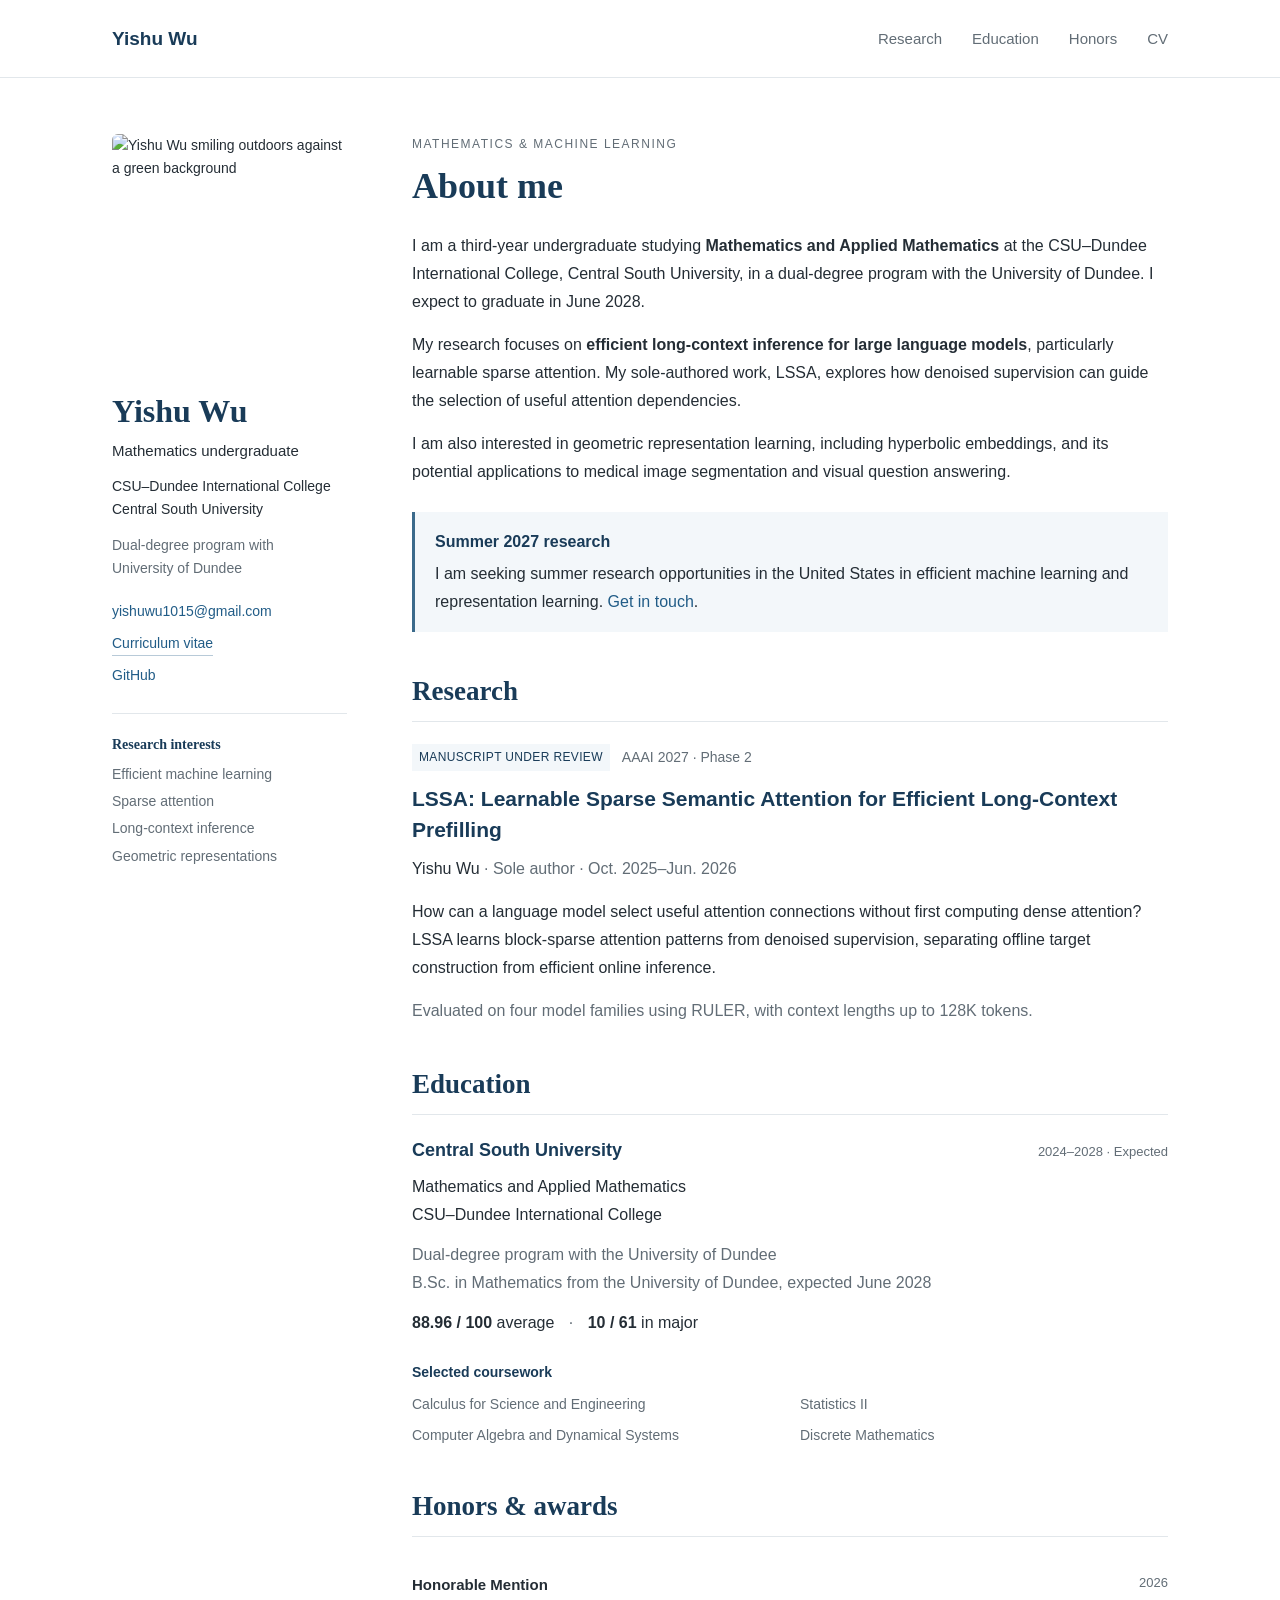
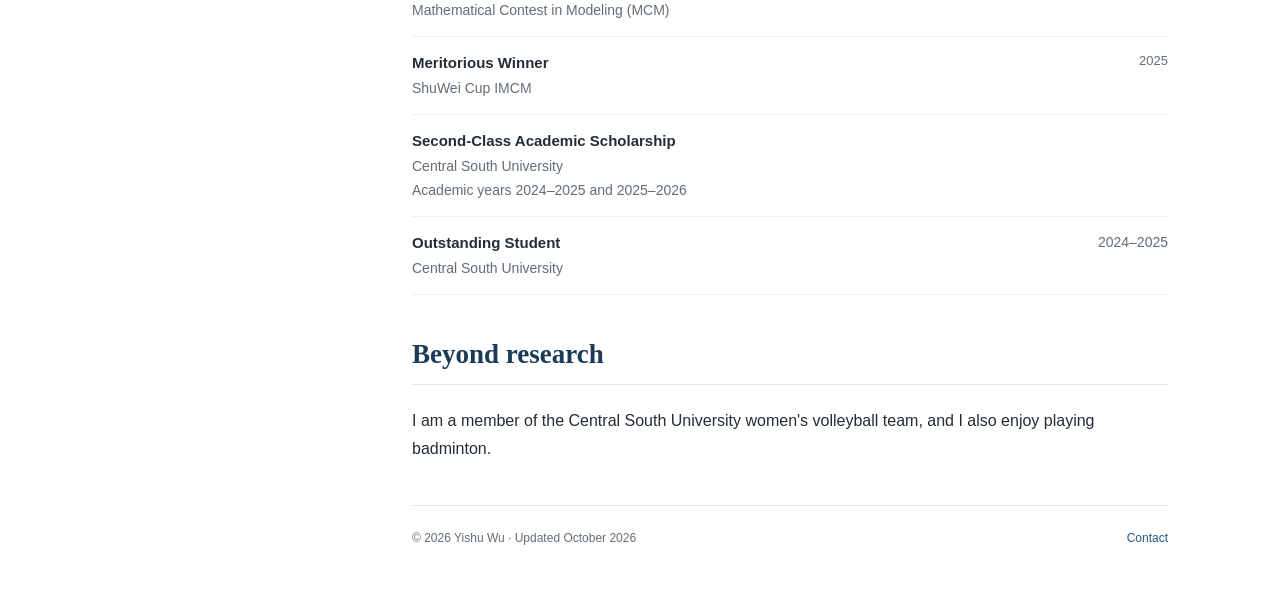
==== index.html @ 64630541 "Add files via upload" ====
<!doctype html>
<html lang="en">
<head>
<meta charset="utf-8"><meta name="viewport" content="width=device-width, initial-scale=1">
<title>Yishu Wu | Mathematics & Machine Learning</title>
<meta name="description" content="Yishu Wu, mathematics undergraduate at Central South University in a dual-degree program with the University of Dundee. Research in sparse attention and efficient long-context inference.">
<meta name="theme-color" content="#193b58">
<link rel="icon" href="data:image/svg+xml,%3Csvg xmlns='http://www.w3.org/2000/svg' viewBox='0 0 64 64'%3E%3Crect width='64' height='64' rx='12' fill='%23193b58'/%3E%3Ctext x='32' y='42' text-anchor='middle' font-family='Georgia' font-size='30' fill='white'%3EW%3C/text%3E%3C/svg%3E">
<link rel="stylesheet" href="style.css">
</head>
<body>
<a class="skip" href="#main">Skip to content</a>
<header><nav aria-label="Main navigation"><a class="brand" href="./">Yishu Wu</a><div class="navlinks"><a href="#research">Research</a><a href="#education">Education</a><a href="#honors">Honors</a><a href="cv.html">CV</a></div></nav></header>
<div class="layout">
<aside class="profile" aria-label="Profile">
<img class="portrait" src="assets/yishu-wu.png" width="1254" height="1254" alt="Yishu Wu smiling outdoors against a green background">
<h1>Yishu Wu</h1>
<p class="role">Mathematics undergraduate</p>
<p>CSU–Dundee International College<br>Central South University</p>
<p class="secondary">Dual-degree program with<br>University of Dundee</p>
<a class="contact" href="mailto:yishuwu1015@gmail.com">yishuwu1015@gmail.com</a>
<a class="cv-link" href="cv.html">Curriculum vitae</a>
<a class="github-link" href="https://github.com/yishuwu1015">GitHub</a>
<div class="interests"><h2>Research interests</h2><ul><li>Efficient machine learning</li><li>Sparse attention</li><li>Long-context inference</li><li>Geometric representations</li></ul></div>
</aside>
<main id="main">
<section class="about" aria-labelledby="about-title"><p class="eyebrow">MATHEMATICS & MACHINE LEARNING</p><h2 id="about-title">About me</h2>
<p>I am a third-year undergraduate studying <strong>Mathematics and Applied Mathematics</strong> at the CSU–Dundee International College, Central South University, in a dual-degree program with the University of Dundee. I expect to graduate in June 2028.</p>
<p>My research focuses on <strong>efficient long-context inference for large language models</strong>, particularly learnable sparse attention. My sole-authored work, LSSA, explores how denoised supervision can guide the selection of useful attention dependencies.</p>
<p>I am also interested in geometric representation learning, including hyperbolic embeddings, and its potential applications to medical image segmentation and visual question answering.</p>
<div class="availability"><strong>Summer 2027 research</strong><p>I am seeking summer research opportunities in the United States in efficient machine learning and representation learning. <a href="mailto:yishuwu1015@gmail.com">Get in touch</a>.</p></div>
</section>
<section id="research"><div class="section-heading"><h2>Research</h2></div>
<article class="paper"><div class="paper-meta"><span class="tag">MANUSCRIPT UNDER REVIEW</span><span>AAAI 2027 · Phase 2</span></div>
<h3>LSSA: Learnable Sparse Semantic Attention for Efficient Long-Context Prefilling</h3>
<p class="byline">Yishu Wu <span>· Sole author · Oct. 2025–Jun. 2026</span></p>
<p>How can a language model select useful attention connections without first computing dense attention? LSSA learns block-sparse attention patterns from denoised supervision, separating offline target construction from efficient online inference.</p>
<p class="research-context">Evaluated on four model families using RULER, with context lengths up to 128K tokens.</p>
</article></section>
<section id="education"><div class="section-heading"><h2>Education</h2></div><div class="education-item"><div class="entry-heading"><h3>Central South University</h3><span>2024–2028 · Expected</span></div><p>Mathematics and Applied Mathematics<br>CSU–Dundee International College</p><p class="secondary">Dual-degree program with the University of Dundee<br>B.Sc. in Mathematics from the University of Dundee, expected June 2028</p><p class="grades"><strong>88.96 / 100</strong> average <span>·</span> <strong>10 / 61</strong> in major</p></div>
<h3 class="small-title">Selected coursework</h3><div class="courses"><span>Calculus for Science and Engineering</span><span>Statistics II</span><span>Computer Algebra and Dynamical Systems</span><span>Discrete Mathematics</span></div></section>
<section id="honors"><div class="section-heading"><h2>Honors & awards</h2></div><ul class="awards"><li><span><strong>Honorable Mention</strong><br>Mathematical Contest in Modeling (MCM)</span><time>2026</time></li><li><span><strong>Meritorious Winner</strong><br>ShuWei Cup IMCM</span><time>2025</time></li><li><span><strong>Second-Class Academic Scholarship</strong><br>Central South University<br>Academic years 2024–2025 and 2025–2026</span></li><li><span><strong>Outstanding Student</strong><br>Central South University</span><span>2024–2025</span></li></ul></section>
<section id="beyond-research"><div class="section-heading"><h2>Beyond research</h2></div><p>I am a member of the Central South University women's volleyball team, and I also enjoy playing badminton.</p></section>
<footer><span>© 2026 Yishu Wu · Updated October 2026</span><a href="mailto:yishuwu1015@gmail.com">Contact</a></footer>
</main></div>
</body></html>
---- style.css ----
:root{--ink:#242d35;--navy:#193b58;--muted:#626d76;--line:#e2e7eb;--wash:#f3f7fa;--link:#215c87}*{box-sizing:border-box}html{scroll-behavior:smooth;scroll-padding-top:90px}body{margin:0;color:var(--ink);font:16px/1.75 -apple-system,BlinkMacSystemFont,"Segoe UI",Arial,sans-serif;background:#fff}a{color:var(--link);text-decoration:none}a:hover{text-decoration:underline;text-underline-offset:4px}a:focus-visible,summary:focus-visible,button:focus-visible{outline:3px solid #3e83b5;outline-offset:5px}.skip{position:absolute;left:12px;top:-70px;background:white;padding:10px;z-index:5}.skip:focus{top:8px}header{border-bottom:1px solid var(--line);background:#fff}nav{max-width:1120px;margin:auto;display:flex;justify-content:space-between;align-items:center;padding:22px 32px;gap:20px}.brand{font-weight:700;color:var(--navy);font-size:19px}.navlinks{display:flex;gap:30px}.navlinks a{font-size:15px;color:var(--muted)}.layout{max-width:1120px;margin:0 auto;display:grid;grid-template-columns:235px minmax(0,1fr);gap:65px;padding:56px 32px 24px}.profile{align-self:start;position:sticky;top:36px;font-size:14px;line-height:1.65}.monogram{height:100px;width:100px;border-radius:50%;display:grid;place-items:center;background:var(--wash);border:1px solid #dce6ee;color:var(--navy);font:35px Georgia,serif;letter-spacing:-2px}.profile h1{font:700 29px/1.2 Georgia,serif;color:var(--navy);margin:22px 0 8px}.profile p{margin:12px 0}.profile .role{font-size:15px;margin-top:0}.secondary{color:var(--muted)}.contact{display:block;overflow-wrap:anywhere;margin-top:20px}.cv-link{display:inline-block;margin-top:9px;border-bottom:1px solid #b8cad8}.interests{margin-top:32px;padding-top:22px;border-top:1px solid var(--line)}.interests h2{font-size:14px;font-weight:650;margin:0 0 9px}.interests ul{padding:0;margin:0;list-style:none;color:var(--muted)}.interests li{margin:4px 0}main{min-width:0}section{margin-bottom:42px}.eyebrow{color:var(--muted);font-size:12px;letter-spacing:1.5px;margin:0 0 8px}h2{font:700 27px/1.3 Georgia,serif;color:var(--navy);margin:0 0 19px}.about h2{font-size:36px;margin-bottom:22px}p{margin:0 0 15px}strong{font-weight:600}.availability{border-left:3px solid #3b6a8b;background:var(--wash);padding:16px 20px;margin-top:26px;font-size:15px}.availability strong{color:var(--navy)}.availability p{margin:4px 0 0}.section-heading{display:flex;justify-content:space-between;align-items:baseline;gap:14px;border-bottom:1px solid var(--line);margin-bottom:22px}.section-heading h2{margin-bottom:12px}.section-heading>span{font-size:13px;color:var(--muted)}.paper-meta{display:flex;gap:12px;flex-wrap:wrap;align-items:center;font-size:13px;color:var(--muted)}.tag{font-size:11px;letter-spacing:.6px;color:var(--navy);background:var(--wash);padding:3px 7px}h3{font-size:18px;line-height:1.5;margin:12px 0 9px;color:var(--navy)}.paper h3{font-size:21px;line-height:1.45;font-weight:650}.byline{font-size:14px}.byline span{color:var(--muted)}.paper>p{font-size:15px}.facts{display:grid;grid-template-columns:repeat(3,1fr);margin:22px 0;gap:16px}.facts div{border-left:1px solid var(--line);padding-left:14px}.facts strong{display:block;font-size:21px;color:var(--navy);line-height:1.5}.facts span{font-size:12px;color:var(--muted)}details{border-top:1px solid var(--line);border-bottom:1px solid var(--line);font-size:14px}summary{cursor:pointer;color:var(--link);padding:12px 0}details>div{padding:5px 0 4px}.entry-heading{display:flex;justify-content:space-between;align-items:baseline;gap:16px}.entry-heading h3{margin-top:0}.entry-heading>span{font-size:13px;white-space:nowrap;color:var(--muted)}.education-item p{font-size:15px;margin-bottom:12px}.grades span{padding:0 10px;color:var(--muted)}.small-title{font-size:14px;margin-top:25px}.courses{display:grid;grid-template-columns:1fr 1fr;gap:6px 20px;color:var(--muted);font-size:14px}.awards{list-style:none;padding:0;margin:0}.awards li{display:flex;justify-content:space-between;gap:20px;padding:13px 0;border-bottom:1px solid #edf0f3;font-size:14px;color:var(--muted)}.awards strong{color:var(--ink);font-size:15px}.awards time{font-size:13px}footer{display:flex;justify-content:space-between;border-top:1px solid var(--line);padding:22px 0;font-size:12px;color:var(--muted)}.cv-page{max-width:850px;margin:40px auto;padding:0 28px}.cv-page h1{font:700 36px Georgia,serif;color:var(--navy);margin-bottom:5px}.cv-page h2{font-size:22px;border-bottom:1px solid var(--line);padding-bottom:8px;margin:25px 0 12px}.cv-page p,.cv-page li{font-size:14px;line-height:1.65}.cv-page ul{padding-left:20px}.cv-actions{display:flex;gap:20px;flex-wrap:wrap;align-items:center;margin-bottom:26px;font-size:14px}.cv-actions button{font:inherit;background:var(--navy);color:white;border:0;padding:8px 14px;border-radius:3px;cursor:pointer}@media(max-width:800px){.layout{grid-template-columns:190px minmax(0,1fr);gap:32px;padding:36px 24px}.entry-heading{display:block}.entry-heading>span{display:block;margin-bottom:10px}.navlinks{gap:20px}.courses{grid-template-columns:1fr}}@media(max-width:600px){nav{padding:17px 20px;flex-wrap:wrap;gap:8px}.brand{font-size:18px}.navlinks{gap:17px}.navlinks a{font-size:14px}.layout{display:block;padding:30px 22px}.profile{position:static;display:grid;grid-template-columns:68px 1fr;column-gap:17px;margin-bottom:34px;padding-bottom:25px;border-bottom:1px solid var(--line)}.monogram{width:68px;height:68px;font-size:25px;grid-column:1;grid-row:1/3}.profile h1{grid-column:2;margin:4px 0;font-size:27px}.profile .role{grid-column:2;margin:0}.profile>p:not(.role),.contact,.cv-link{grid-column:1/-1}.profile>p{margin:10px 0 0}.contact{margin-top:12px}.cv-link{justify-self:start}.interests{display:none}.about h2{font-size:30px}.facts{gap:8px}.facts div{padding-left:9px}.facts strong{font-size:19px}.facts span{font-size:11px}section{margin-bottom:34px}.cv-page{margin-top:25px}}@media(prefers-reduced-motion:reduce){html{scroll-behavior:auto}}@media print{header,.cv-actions{display:none}.cv-page{margin:0;max-width:none;padding:0}.cv-page h1{font-size:25pt}.cv-page h2{font-size:13pt;margin:14px 0 7px}.cv-page p,.cv-page li{font-size:10pt;line-height:1.35}a{color:inherit}.cv-page section{break-inside:avoid;margin-bottom:12px}@page{size:letter;margin:16mm}}

/* Selected portrait and final typography */
.portrait{display:block;width:100%;height:auto;aspect-ratio:1;object-fit:contain;border-radius:6px}
.github-link{display:block;margin-top:8px;width:fit-content}
.profile{font-size:14px;position:static}
.profile h1{font-family:Georgia,serif;font-size:32px;margin-top:23px}
.profile .role{font-size:15px}
.interests{margin-top:26px}
.paper>p,.education-item p{font-size:16px}
.paper-meta{font-size:14px;margin-bottom:13px}
.tag{font-size:12px;letter-spacing:.35px}
.paper h3{font-size:21px;margin-bottom:10px}
.research-context{color:var(--muted)}
.availability{font-size:16px}
.courses,.awards li{font-size:14px}
.cv-page p,.cv-page li{font-size:16px}
.cv-page h1{margin-top:0}
.cv-page section{margin-bottom:24px}
.cv-page .cv-contacts{display:flex;flex-wrap:wrap;gap:8px 20px;margin-bottom:20px}
.cv-page .date{font-size:14px;color:var(--muted)}
@media(max-width:600px){
 .profile{grid-template-columns:116px minmax(0,1fr);gap:0 20px}
 .portrait{grid-column:1;grid-row:1/4;width:116px}
 .profile h1{grid-column:2;grid-row:1;font-size:28px;margin-top:12px}
 .profile .role{grid-column:2;grid-row:2;font-size:14px;margin-bottom:18px;line-height:1.5}
 .github-link{grid-column:1/-1}
 .profile>p:not(.role){margin-top:13px}
 .paper-meta{gap:6px 12px}
 .navlinks{gap:16px}
 .about h2{font-size:30px}
 .cv-page{padding:0 20px}
}
@media print{
 .cv-page p,.cv-page li{font-size:10pt;line-height:1.35}
 .cv-page section{margin-bottom:12px}
 .cv-page .cv-contacts{margin-bottom:10px}
 .cv-page .date{font-size:9pt}
}
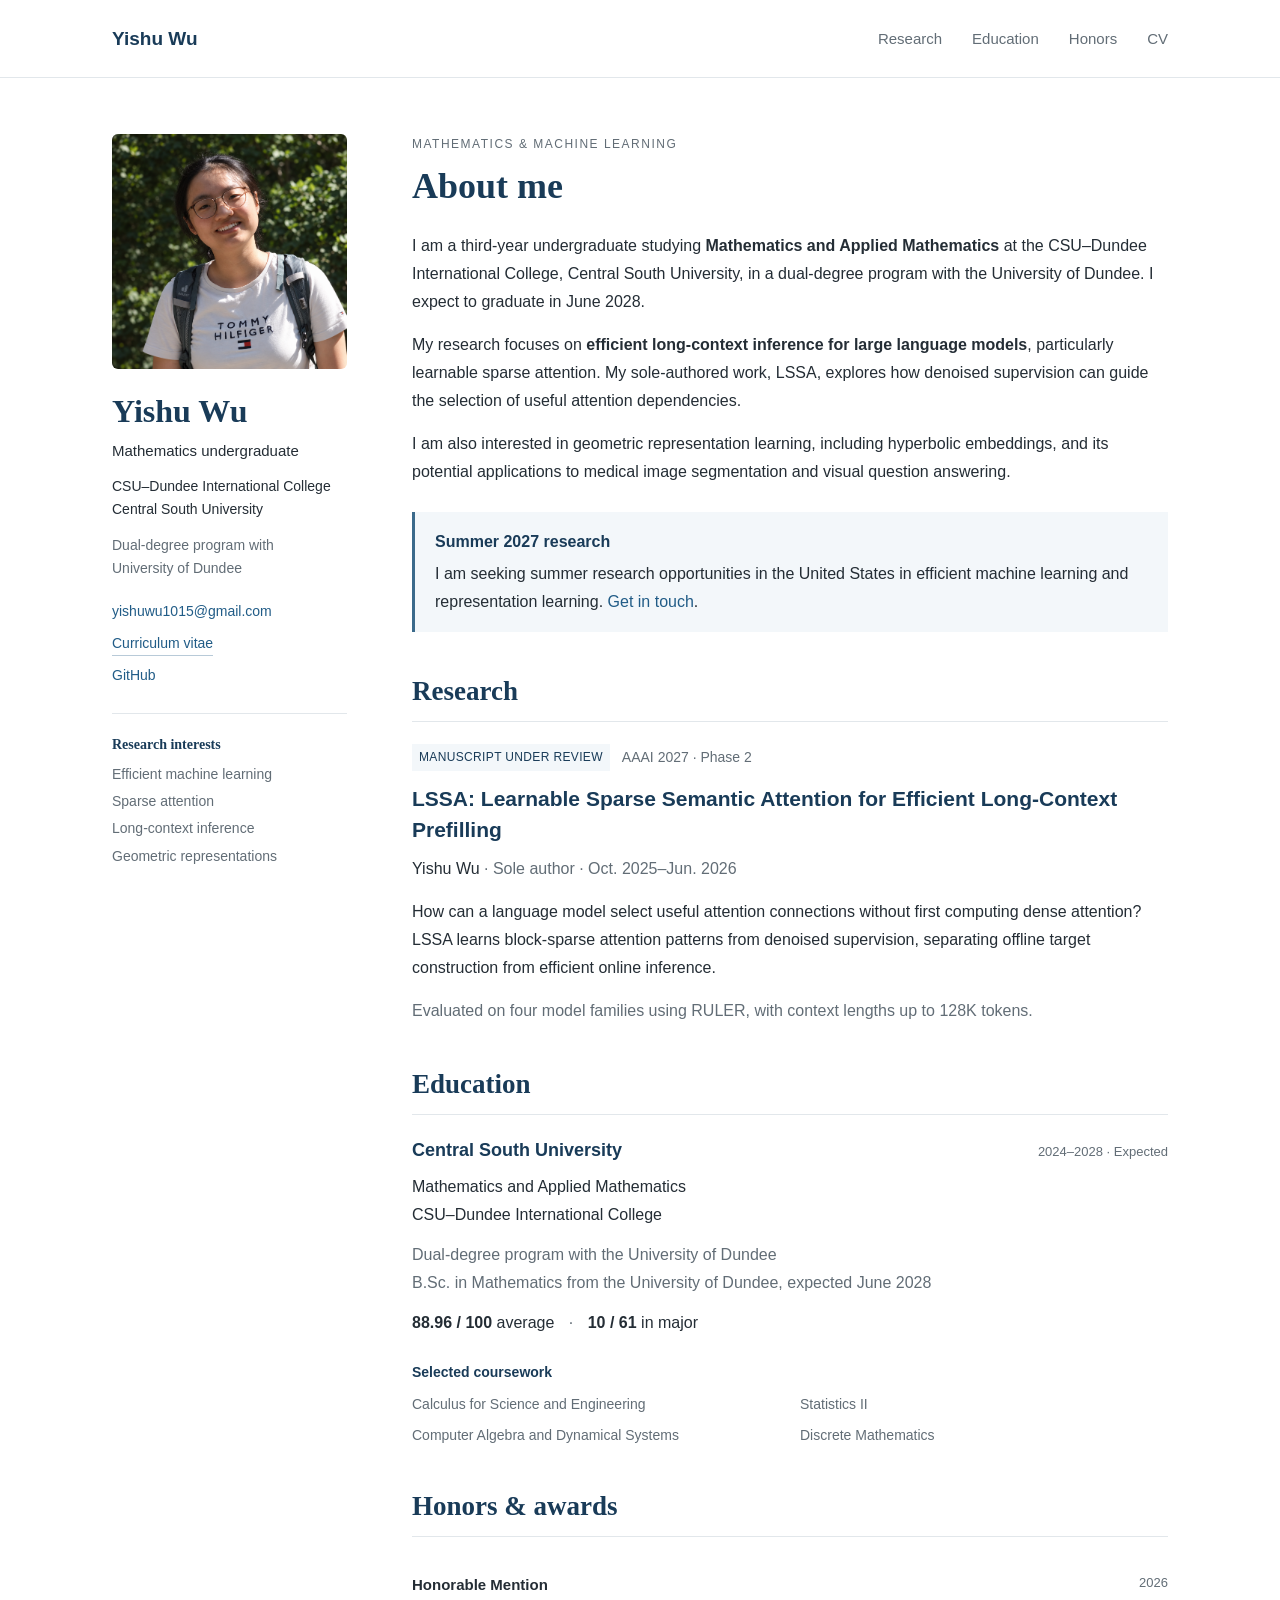
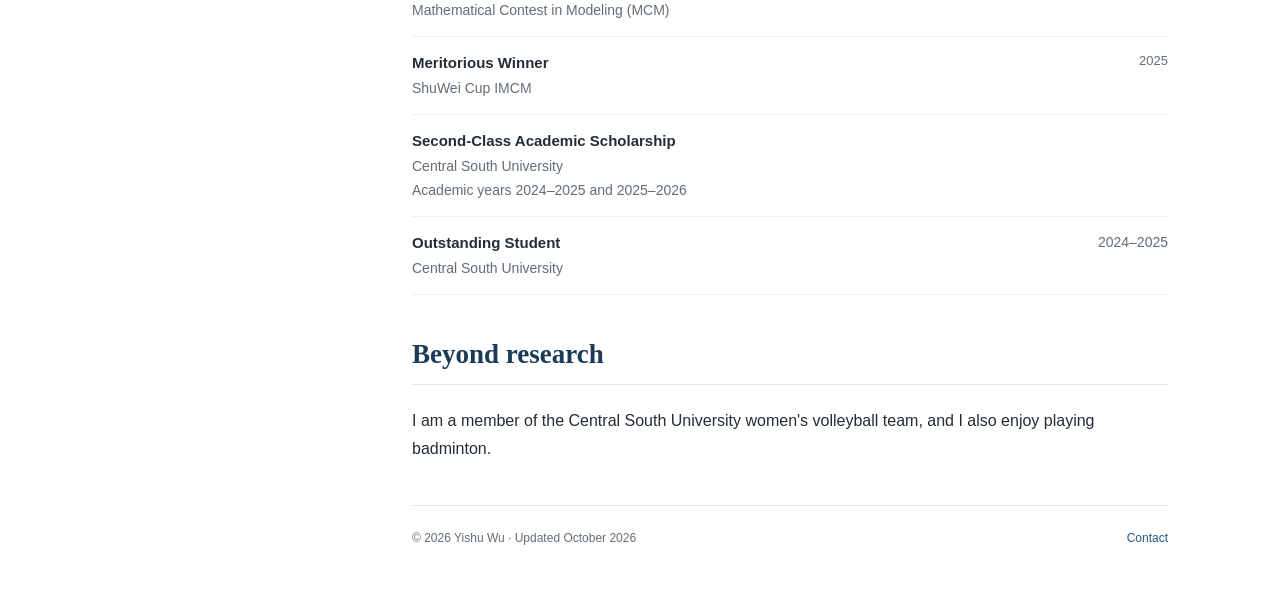
==== commit d5f37671: "Fix image source path in index.html" ====
--- a/index.html
+++ b/index.html
@@ -13,7 +13,7 @@
 <header><nav aria-label="Main navigation"><a class="brand" href="./">Yishu Wu</a><div class="navlinks"><a href="#research">Research</a><a href="#education">Education</a><a href="#honors">Honors</a><a href="cv.html">CV</a></div></nav></header>
 <div class="layout">
 <aside class="profile" aria-label="Profile">
-<img class="portrait" src="assets/yishu-wu.png" width="1254" height="1254" alt="Yishu Wu smiling outdoors against a green background">
+<img class="portrait" src="yishu-wu.png" width="1254" height="1254" alt="Yishu Wu smiling outdoors against a green background">
 <h1>Yishu Wu</h1>
 <p class="role">Mathematics undergraduate</p>
 <p>CSU–Dundee International College<br>Central South University</p>
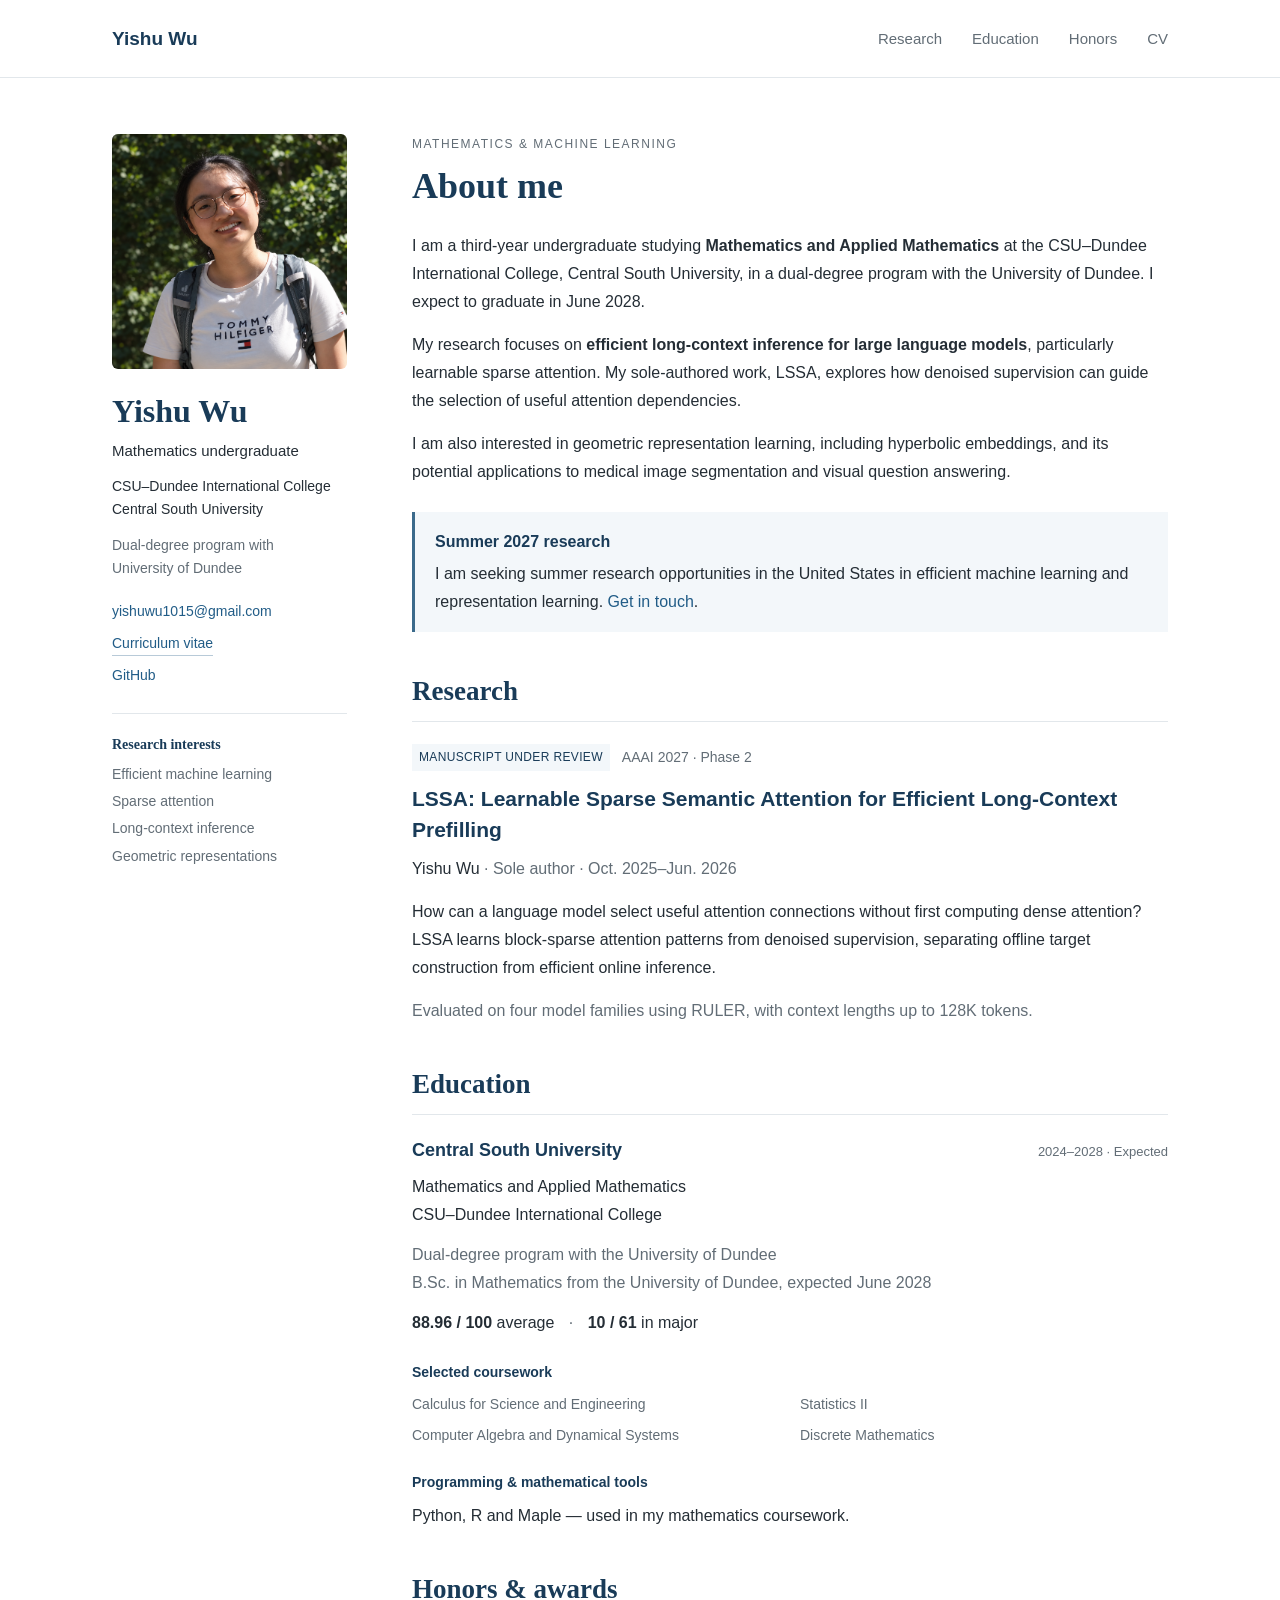
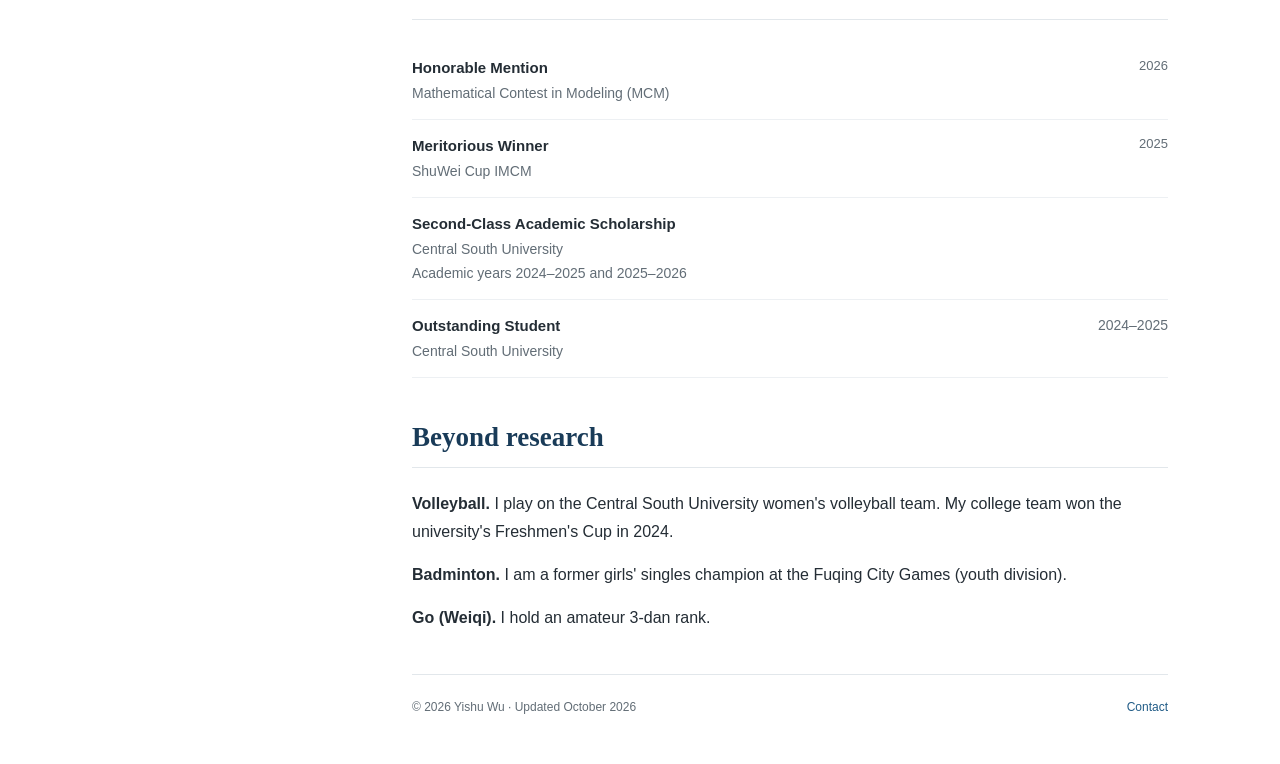
==== commit 014cd0f6: "Add files via upload" ====
--- a/index.html
+++ b/index.html
@@ -38,9 +38,23 @@
 <p class="research-context">Evaluated on four model families using RULER, with context lengths up to 128K tokens.</p>
 </article></section>
 <section id="education"><div class="section-heading"><h2>Education</h2></div><div class="education-item"><div class="entry-heading"><h3>Central South University</h3><span>2024–2028 · Expected</span></div><p>Mathematics and Applied Mathematics<br>CSU–Dundee International College</p><p class="secondary">Dual-degree program with the University of Dundee<br>B.Sc. in Mathematics from the University of Dundee, expected June 2028</p><p class="grades"><strong>88.96 / 100</strong> average <span>·</span> <strong>10 / 61</strong> in major</p></div>
-<h3 class="small-title">Selected coursework</h3><div class="courses"><span>Calculus for Science and Engineering</span><span>Statistics II</span><span>Computer Algebra and Dynamical Systems</span><span>Discrete Mathematics</span></div></section>
+<h3 class="small-title">Selected coursework</h3>
+<div class="courses">
+<span>Calculus for Science and Engineering</span>
+<span>Statistics II</span>
+<span>Computer Algebra and Dynamical Systems</span>
+<span>Discrete Mathematics</span>
+</div>
+<h3 class="small-title">Programming &amp; mathematical tools</h3>
+<p>Python, R and Maple — used in my mathematics coursework.</p>
+</section>
 <section id="honors"><div class="section-heading"><h2>Honors & awards</h2></div><ul class="awards"><li><span><strong>Honorable Mention</strong><br>Mathematical Contest in Modeling (MCM)</span><time>2026</time></li><li><span><strong>Meritorious Winner</strong><br>ShuWei Cup IMCM</span><time>2025</time></li><li><span><strong>Second-Class Academic Scholarship</strong><br>Central South University<br>Academic years 2024–2025 and 2025–2026</span></li><li><span><strong>Outstanding Student</strong><br>Central South University</span><span>2024–2025</span></li></ul></section>
-<section id="beyond-research"><div class="section-heading"><h2>Beyond research</h2></div><p>I am a member of the Central South University women's volleyball team, and I also enjoy playing badminton.</p></section>
+<section id="beyond-research">
+<div class="section-heading"><h2>Beyond research</h2></div>
+<p><strong>Volleyball.</strong> I play on the Central South University women's volleyball team. My college team won the university's Freshmen's Cup in 2024.</p>
+<p><strong>Badminton.</strong> I am a former girls' singles champion at the Fuqing City Games (youth division).</p>
+<p><strong>Go (Weiqi).</strong> I hold an amateur 3-dan rank.</p>
+</section>
 <footer><span>© 2026 Yishu Wu · Updated October 2026</span><a href="mailto:yishuwu1015@gmail.com">Contact</a></footer>
 </main></div>
 </body></html>
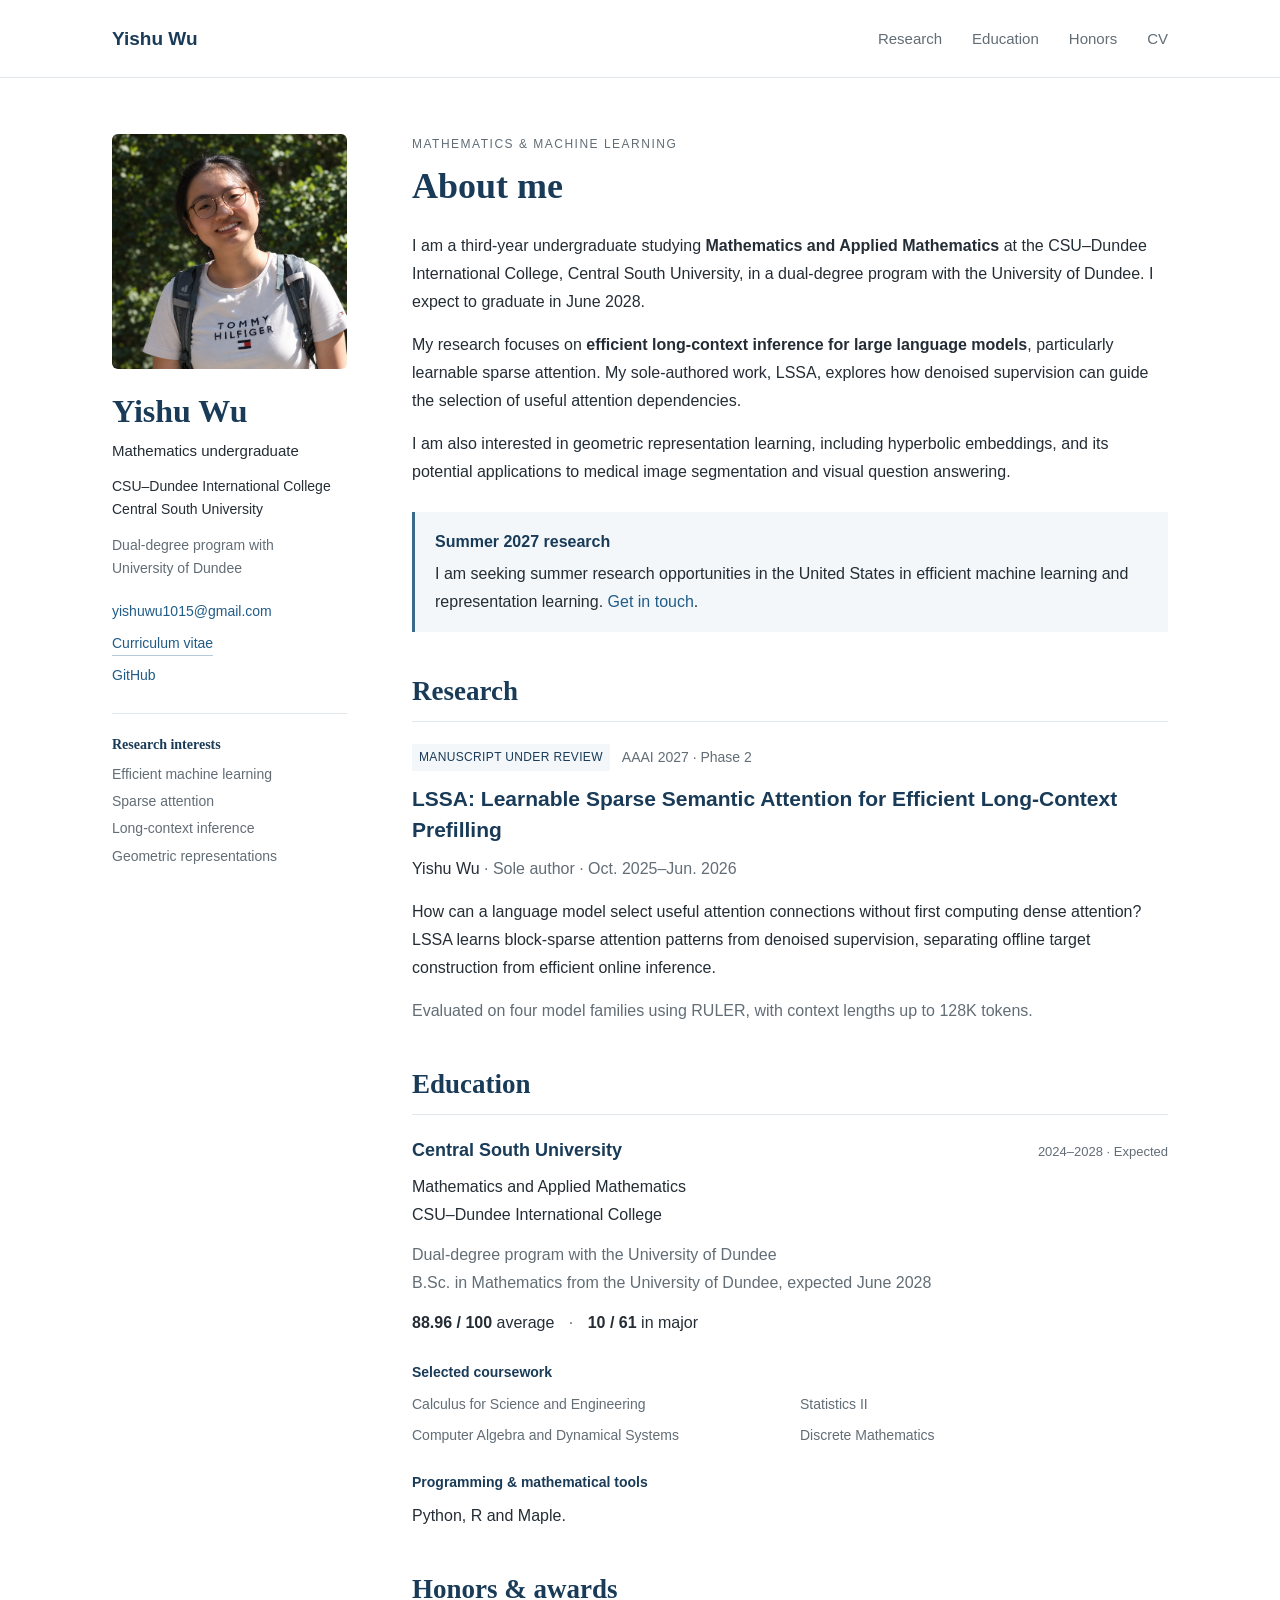
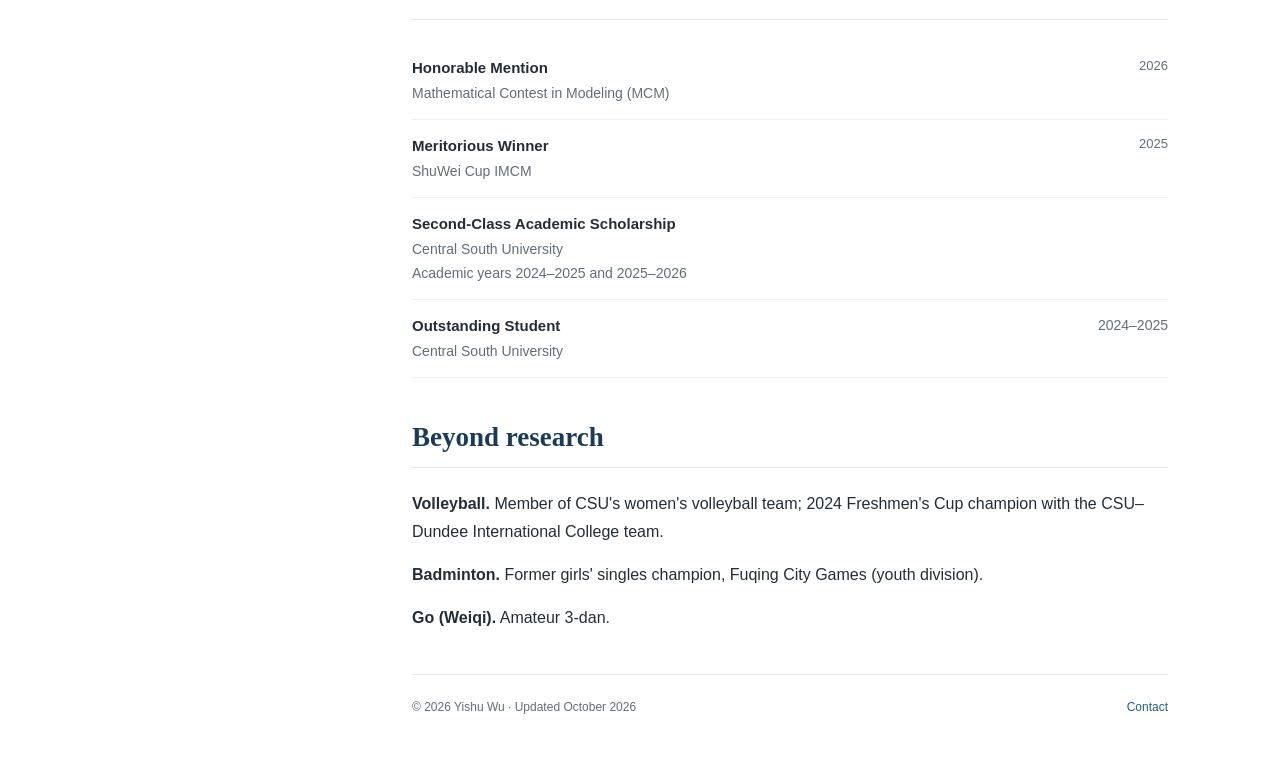
==== commit d339ec10: "Update index.html" ====
--- a/index.html
+++ b/index.html
@@ -46,14 +46,14 @@
 <span>Discrete Mathematics</span>
 </div>
 <h3 class="small-title">Programming &amp; mathematical tools</h3>
-<p>Python, R and Maple — used in my mathematics coursework.</p>
+<p>Python, R and Maple.</p>
 </section>
 <section id="honors"><div class="section-heading"><h2>Honors & awards</h2></div><ul class="awards"><li><span><strong>Honorable Mention</strong><br>Mathematical Contest in Modeling (MCM)</span><time>2026</time></li><li><span><strong>Meritorious Winner</strong><br>ShuWei Cup IMCM</span><time>2025</time></li><li><span><strong>Second-Class Academic Scholarship</strong><br>Central South University<br>Academic years 2024–2025 and 2025–2026</span></li><li><span><strong>Outstanding Student</strong><br>Central South University</span><span>2024–2025</span></li></ul></section>
 <section id="beyond-research">
 <div class="section-heading"><h2>Beyond research</h2></div>
-<p><strong>Volleyball.</strong> I play on the Central South University women's volleyball team. My college team won the university's Freshmen's Cup in 2024.</p>
-<p><strong>Badminton.</strong> I am a former girls' singles champion at the Fuqing City Games (youth division).</p>
-<p><strong>Go (Weiqi).</strong> I hold an amateur 3-dan rank.</p>
+<p><strong>Volleyball.</strong> Member of CSU's women's volleyball team; 2024 Freshmen's Cup champion with the CSU–Dundee International College team.</p>
+<p><strong>Badminton.</strong> Former girls' singles champion, Fuqing City Games (youth division).</p>
+<p><strong>Go (Weiqi).</strong> Amateur 3-dan.</p>
 </section>
 <footer><span>© 2026 Yishu Wu · Updated October 2026</span><a href="mailto:yishuwu1015@gmail.com">Contact</a></footer>
 </main></div>
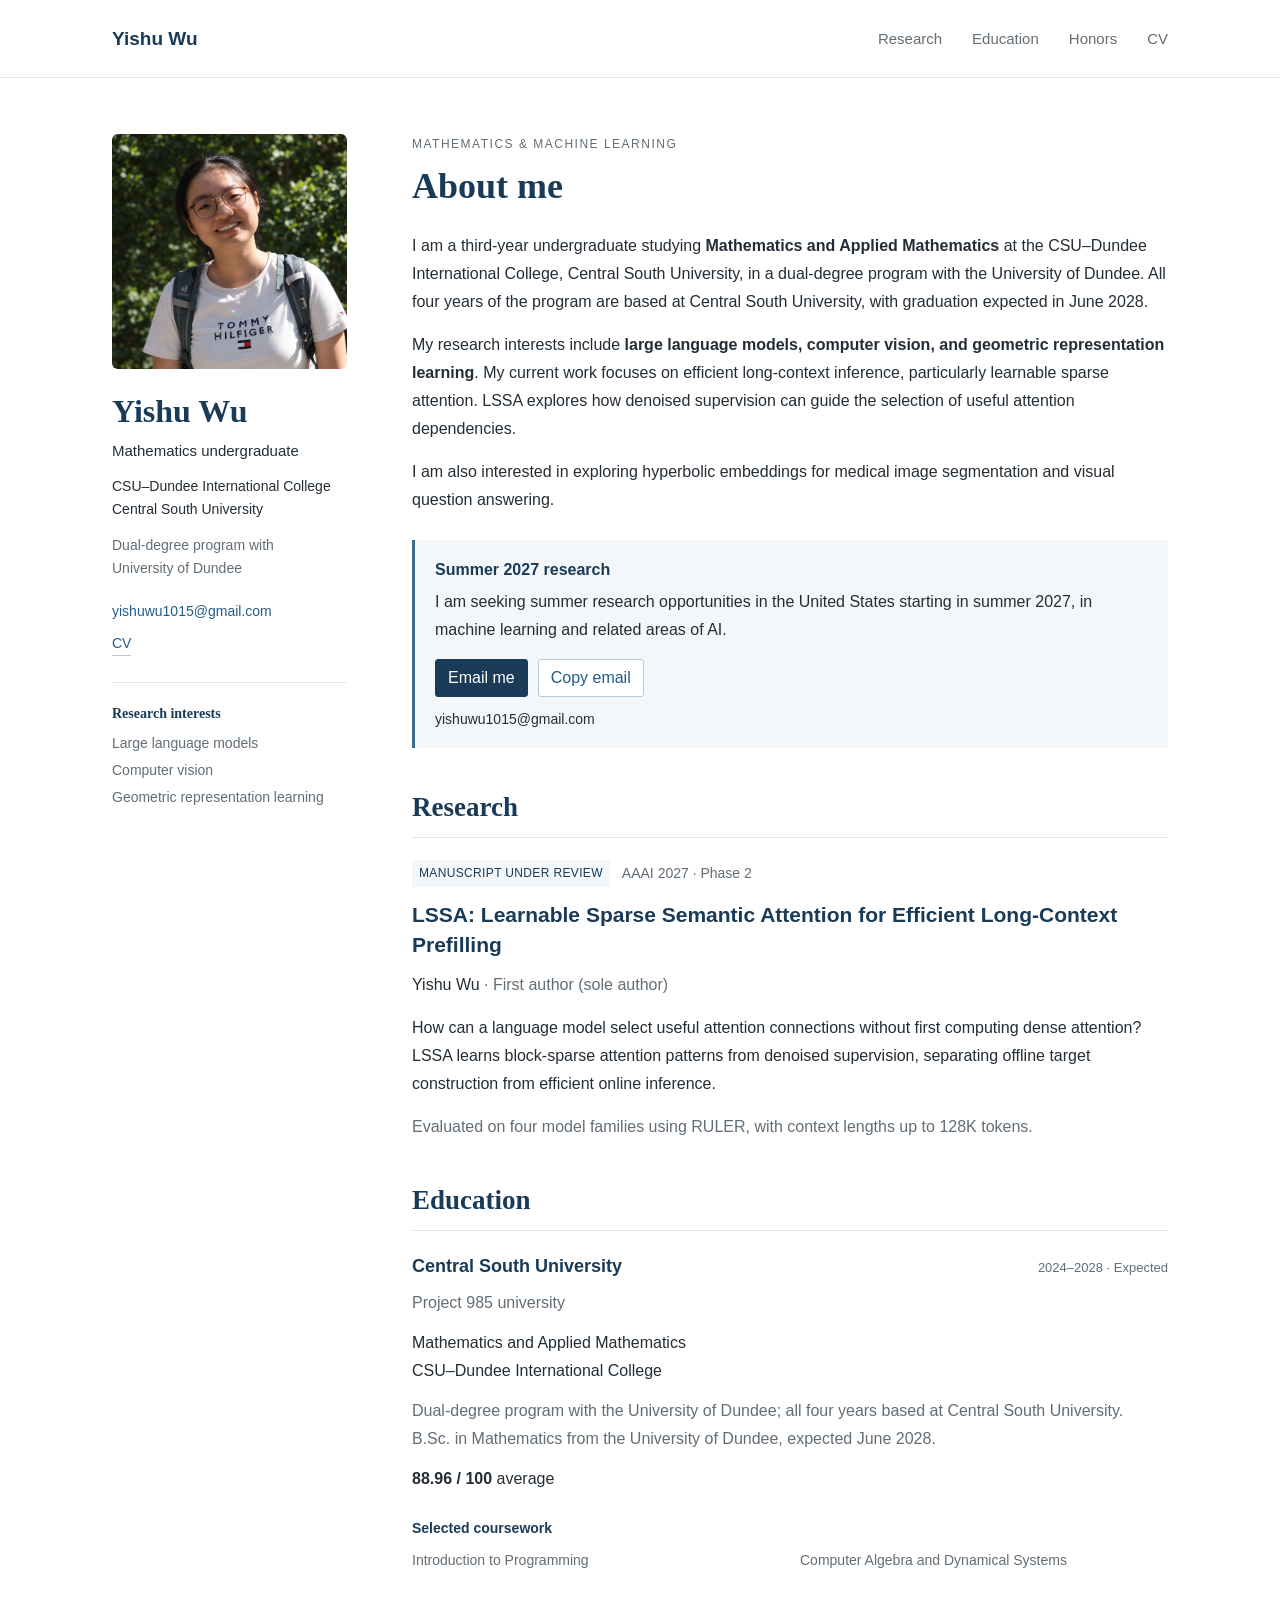
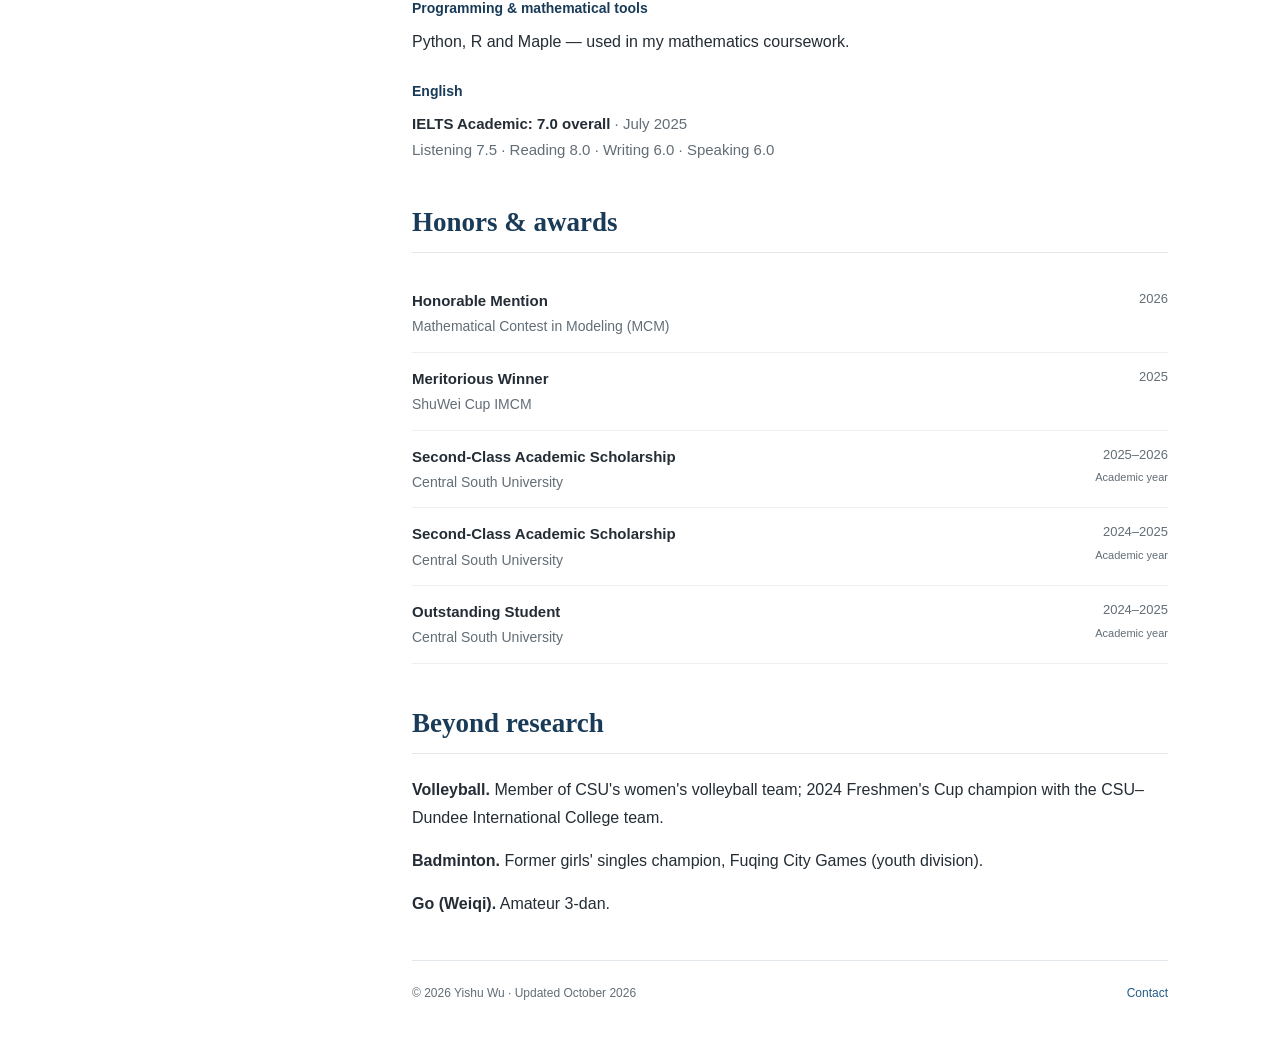
==== commit 00abebfe: "Add files via upload" ====
--- a/index.html
+++ b/index.html
@@ -7,6 +7,7 @@
 <meta name="theme-color" content="#193b58">
 <link rel="icon" href="data:image/svg+xml,%3Csvg xmlns='http://www.w3.org/2000/svg' viewBox='0 0 64 64'%3E%3Crect width='64' height='64' rx='12' fill='%23193b58'/%3E%3Ctext x='32' y='42' text-anchor='middle' font-family='Georgia' font-size='30' fill='white'%3EW%3C/text%3E%3C/svg%3E">
 <link rel="stylesheet" href="style.css">
+<script src="contact.js" defer></script>
 </head>
 <body>
 <a class="skip" href="#main">Skip to content</a>
@@ -19,36 +20,61 @@
 <p>CSU–Dundee International College<br>Central South University</p>
 <p class="secondary">Dual-degree program with<br>University of Dundee</p>
 <a class="contact" href="mailto:yishuwu1015@gmail.com">yishuwu1015@gmail.com</a>
-<a class="cv-link" href="cv.html">Curriculum vitae</a>
-<a class="github-link" href="https://github.com/yishuwu1015">GitHub</a>
-<div class="interests"><h2>Research interests</h2><ul><li>Efficient machine learning</li><li>Sparse attention</li><li>Long-context inference</li><li>Geometric representations</li></ul></div>
+<a class="cv-link" href="cv.html">CV</a>
+<div class="interests"><h2>Research interests</h2><ul><li>Large language models</li><li>Computer vision</li><li>Geometric representation learning</li></ul></div>
 </aside>
 <main id="main">
 <section class="about" aria-labelledby="about-title"><p class="eyebrow">MATHEMATICS & MACHINE LEARNING</p><h2 id="about-title">About me</h2>
-<p>I am a third-year undergraduate studying <strong>Mathematics and Applied Mathematics</strong> at the CSU–Dundee International College, Central South University, in a dual-degree program with the University of Dundee. I expect to graduate in June 2028.</p>
-<p>My research focuses on <strong>efficient long-context inference for large language models</strong>, particularly learnable sparse attention. My sole-authored work, LSSA, explores how denoised supervision can guide the selection of useful attention dependencies.</p>
-<p>I am also interested in geometric representation learning, including hyperbolic embeddings, and its potential applications to medical image segmentation and visual question answering.</p>
-<div class="availability"><strong>Summer 2027 research</strong><p>I am seeking summer research opportunities in the United States in efficient machine learning and representation learning. <a href="mailto:yishuwu1015@gmail.com">Get in touch</a>.</p></div>
+<p>I am a third-year undergraduate studying <strong>Mathematics and Applied Mathematics</strong> at the CSU–Dundee International College, Central South University, in a dual-degree program with the University of Dundee. All four years of the program are based at Central South University, with graduation expected in June 2028.</p>
+<p>My research interests include <strong>large language models, computer vision, and geometric representation learning</strong>. My current work focuses on efficient long-context inference, particularly learnable sparse attention. LSSA explores how denoised supervision can guide the selection of useful attention dependencies.</p>
+<p>I am also interested in exploring hyperbolic embeddings for medical image segmentation and visual question answering.</p>
+<div class="availability">
+<strong>Summer 2027 research</strong>
+<p>I am seeking summer research opportunities in the United States starting in summer 2027, in machine learning and related areas of AI.</p>
+<div class="contact-actions">
+<a class="email-action" href="mailto:yishuwu1015@gmail.com">Email me</a>
+<button class="copy-email" type="button" aria-describedby="copy-email-status" hidden>Copy email</button>
+</div>
+<p class="email-address">yishuwu1015@gmail.com</p>
+<p class="copy-status" id="copy-email-status" role="status" aria-live="polite" aria-atomic="true"></p>
+</div>
 </section>
 <section id="research"><div class="section-heading"><h2>Research</h2></div>
 <article class="paper"><div class="paper-meta"><span class="tag">MANUSCRIPT UNDER REVIEW</span><span>AAAI 2027 · Phase 2</span></div>
 <h3>LSSA: Learnable Sparse Semantic Attention for Efficient Long-Context Prefilling</h3>
-<p class="byline">Yishu Wu <span>· Sole author · Oct. 2025–Jun. 2026</span></p>
+<p class="byline">Yishu Wu <span>· First author (sole author)</span></p>
 <p>How can a language model select useful attention connections without first computing dense attention? LSSA learns block-sparse attention patterns from denoised supervision, separating offline target construction from efficient online inference.</p>
 <p class="research-context">Evaluated on four model families using RULER, with context lengths up to 128K tokens.</p>
 </article></section>
-<section id="education"><div class="section-heading"><h2>Education</h2></div><div class="education-item"><div class="entry-heading"><h3>Central South University</h3><span>2024–2028 · Expected</span></div><p>Mathematics and Applied Mathematics<br>CSU–Dundee International College</p><p class="secondary">Dual-degree program with the University of Dundee<br>B.Sc. in Mathematics from the University of Dundee, expected June 2028</p><p class="grades"><strong>88.96 / 100</strong> average <span>·</span> <strong>10 / 61</strong> in major</p></div>
+<section id="education">
+<div class="section-heading"><h2>Education</h2></div>
+<div class="education-item">
+<div class="entry-heading"><h3>Central South University</h3><span>2024–2028 · Expected</span></div>
+<p class="secondary">Project 985 university</p>
+<p>Mathematics and Applied Mathematics<br>CSU–Dundee International College</p>
+<p class="secondary">Dual-degree program with the University of Dundee; all four years based at Central South University.<br>B.Sc. in Mathematics from the University of Dundee, expected June 2028.</p>
+<p class="grades"><strong>88.96 / 100</strong> average</p>
+</div>
 <h3 class="small-title">Selected coursework</h3>
 <div class="courses">
-<span>Calculus for Science and Engineering</span>
-<span>Statistics II</span>
+<span>Introduction to Programming</span>
 <span>Computer Algebra and Dynamical Systems</span>
-<span>Discrete Mathematics</span>
 </div>
 <h3 class="small-title">Programming &amp; mathematical tools</h3>
-<p>Python, R and Maple.</p>
+<p>Python, R and Maple — used in my mathematics coursework.</p>
+<h3 class="small-title">English</h3>
+<p class="language-score"><strong>IELTS Academic: 7.0 overall</strong> <span class="secondary">· July 2025</span><br><span class="secondary">Listening 7.5 · Reading 8.0 · Writing 6.0 · Speaking 6.0</span></p>
 </section>
-<section id="honors"><div class="section-heading"><h2>Honors & awards</h2></div><ul class="awards"><li><span><strong>Honorable Mention</strong><br>Mathematical Contest in Modeling (MCM)</span><time>2026</time></li><li><span><strong>Meritorious Winner</strong><br>ShuWei Cup IMCM</span><time>2025</time></li><li><span><strong>Second-Class Academic Scholarship</strong><br>Central South University<br>Academic years 2024–2025 and 2025–2026</span></li><li><span><strong>Outstanding Student</strong><br>Central South University</span><span>2024–2025</span></li></ul></section>
+<section id="honors">
+<div class="section-heading"><h2>Honors &amp; awards</h2></div>
+<ul class="awards">
+<li><span><strong>Honorable Mention</strong><br>Mathematical Contest in Modeling (MCM)</span><time datetime="2026">2026</time></li>
+<li><span><strong>Meritorious Winner</strong><br>ShuWei Cup IMCM</span><time datetime="2025">2025</time></li>
+<li><span><strong>Second-Class Academic Scholarship</strong><br>Central South University</span><span class="award-date">2025–2026<br><small>Academic year</small></span></li>
+<li><span><strong>Second-Class Academic Scholarship</strong><br>Central South University</span><span class="award-date">2024–2025<br><small>Academic year</small></span></li>
+<li><span><strong>Outstanding Student</strong><br>Central South University</span><span class="award-date">2024–2025<br><small>Academic year</small></span></li>
+</ul>
+</section>
 <section id="beyond-research">
 <div class="section-heading"><h2>Beyond research</h2></div>
 <p><strong>Volleyball.</strong> Member of CSU's women's volleyball team; 2024 Freshmen's Cup champion with the CSU–Dundee International College team.</p>
--- a/style.css
+++ b/style.css
@@ -1,7 +1,19 @@
 :root{--ink:#242d35;--navy:#193b58;--muted:#626d76;--line:#e2e7eb;--wash:#f3f7fa;--link:#215c87}*{box-sizing:border-box}html{scroll-behavior:smooth;scroll-padding-top:90px}body{margin:0;color:var(--ink);font:16px/1.75 -apple-system,BlinkMacSystemFont,"Segoe UI",Arial,sans-serif;background:#fff}a{color:var(--link);text-decoration:none}a:hover{text-decoration:underline;text-underline-offset:4px}a:focus-visible,summary:focus-visible,button:focus-visible{outline:3px solid #3e83b5;outline-offset:5px}.skip{position:absolute;left:12px;top:-70px;background:white;padding:10px;z-index:5}.skip:focus{top:8px}header{border-bottom:1px solid var(--line);background:#fff}nav{max-width:1120px;margin:auto;display:flex;justify-content:space-between;align-items:center;padding:22px 32px;gap:20px}.brand{font-weight:700;color:var(--navy);font-size:19px}.navlinks{display:flex;gap:30px}.navlinks a{font-size:15px;color:var(--muted)}.layout{max-width:1120px;margin:0 auto;display:grid;grid-template-columns:235px minmax(0,1fr);gap:65px;padding:56px 32px 24px}.profile{align-self:start;position:sticky;top:36px;font-size:14px;line-height:1.65}.monogram{height:100px;width:100px;border-radius:50%;display:grid;place-items:center;background:var(--wash);border:1px solid #dce6ee;color:var(--navy);font:35px Georgia,serif;letter-spacing:-2px}.profile h1{font:700 29px/1.2 Georgia,serif;color:var(--navy);margin:22px 0 8px}.profile p{margin:12px 0}.profile .role{font-size:15px;margin-top:0}.secondary{color:var(--muted)}.contact{display:block;overflow-wrap:anywhere;margin-top:20px}.cv-link{display:inline-block;margin-top:9px;border-bottom:1px solid #b8cad8}.interests{margin-top:32px;padding-top:22px;border-top:1px solid var(--line)}.interests h2{font-size:14px;font-weight:650;margin:0 0 9px}.interests ul{padding:0;margin:0;list-style:none;color:var(--muted)}.interests li{margin:4px 0}main{min-width:0}section{margin-bottom:42px}.eyebrow{color:var(--muted);font-size:12px;letter-spacing:1.5px;margin:0 0 8px}h2{font:700 27px/1.3 Georgia,serif;color:var(--navy);margin:0 0 19px}.about h2{font-size:36px;margin-bottom:22px}p{margin:0 0 15px}strong{font-weight:600}.availability{border-left:3px solid #3b6a8b;background:var(--wash);padding:16px 20px;margin-top:26px;font-size:15px}.availability strong{color:var(--navy)}.availability p{margin:4px 0 0}.section-heading{display:flex;justify-content:space-between;align-items:baseline;gap:14px;border-bottom:1px solid var(--line);margin-bottom:22px}.section-heading h2{margin-bottom:12px}.section-heading>span{font-size:13px;color:var(--muted)}.paper-meta{display:flex;gap:12px;flex-wrap:wrap;align-items:center;font-size:13px;color:var(--muted)}.tag{font-size:11px;letter-spacing:.6px;color:var(--navy);background:var(--wash);padding:3px 7px}h3{font-size:18px;line-height:1.5;margin:12px 0 9px;color:var(--navy)}.paper h3{font-size:21px;line-height:1.45;font-weight:650}.byline{font-size:14px}.byline span{color:var(--muted)}.paper>p{font-size:15px}.facts{display:grid;grid-template-columns:repeat(3,1fr);margin:22px 0;gap:16px}.facts div{border-left:1px solid var(--line);padding-left:14px}.facts strong{display:block;font-size:21px;color:var(--navy);line-height:1.5}.facts span{font-size:12px;color:var(--muted)}details{border-top:1px solid var(--line);border-bottom:1px solid var(--line);font-size:14px}summary{cursor:pointer;color:var(--link);padding:12px 0}details>div{padding:5px 0 4px}.entry-heading{display:flex;justify-content:space-between;align-items:baseline;gap:16px}.entry-heading h3{margin-top:0}.entry-heading>span{font-size:13px;white-space:nowrap;color:var(--muted)}.education-item p{font-size:15px;margin-bottom:12px}.grades span{padding:0 10px;color:var(--muted)}.small-title{font-size:14px;margin-top:25px}.courses{display:grid;grid-template-columns:1fr 1fr;gap:6px 20px;color:var(--muted);font-size:14px}.awards{list-style:none;padding:0;margin:0}.awards li{display:flex;justify-content:space-between;gap:20px;padding:13px 0;border-bottom:1px solid #edf0f3;font-size:14px;color:var(--muted)}.awards strong{color:var(--ink);font-size:15px}.awards time{font-size:13px}footer{display:flex;justify-content:space-between;border-top:1px solid var(--line);padding:22px 0;font-size:12px;color:var(--muted)}.cv-page{max-width:850px;margin:40px auto;padding:0 28px}.cv-page h1{font:700 36px Georgia,serif;color:var(--navy);margin-bottom:5px}.cv-page h2{font-size:22px;border-bottom:1px solid var(--line);padding-bottom:8px;margin:25px 0 12px}.cv-page p,.cv-page li{font-size:14px;line-height:1.65}.cv-page ul{padding-left:20px}.cv-actions{display:flex;gap:20px;flex-wrap:wrap;align-items:center;margin-bottom:26px;font-size:14px}.cv-actions button{font:inherit;background:var(--navy);color:white;border:0;padding:8px 14px;border-radius:3px;cursor:pointer}@media(max-width:800px){.layout{grid-template-columns:190px minmax(0,1fr);gap:32px;padding:36px 24px}.entry-heading{display:block}.entry-heading>span{display:block;margin-bottom:10px}.navlinks{gap:20px}.courses{grid-template-columns:1fr}}@media(max-width:600px){nav{padding:17px 20px;flex-wrap:wrap;gap:8px}.brand{font-size:18px}.navlinks{gap:17px}.navlinks a{font-size:14px}.layout{display:block;padding:30px 22px}.profile{position:static;display:grid;grid-template-columns:68px 1fr;column-gap:17px;margin-bottom:34px;padding-bottom:25px;border-bottom:1px solid var(--line)}.monogram{width:68px;height:68px;font-size:25px;grid-column:1;grid-row:1/3}.profile h1{grid-column:2;margin:4px 0;font-size:27px}.profile .role{grid-column:2;margin:0}.profile>p:not(.role),.contact,.cv-link{grid-column:1/-1}.profile>p{margin:10px 0 0}.contact{margin-top:12px}.cv-link{justify-self:start}.interests{display:none}.about h2{font-size:30px}.facts{gap:8px}.facts div{padding-left:9px}.facts strong{font-size:19px}.facts span{font-size:11px}section{margin-bottom:34px}.cv-page{margin-top:25px}}@media(prefers-reduced-motion:reduce){html{scroll-behavior:auto}}@media print{header,.cv-actions{display:none}.cv-page{margin:0;max-width:none;padding:0}.cv-page h1{font-size:25pt}.cv-page h2{font-size:13pt;margin:14px 0 7px}.cv-page p,.cv-page li{font-size:10pt;line-height:1.35}a{color:inherit}.cv-page section{break-inside:avoid;margin-bottom:12px}@page{size:letter;margin:16mm}}
 
-/* Selected portrait and final typography */
-.portrait{display:block;width:100%;height:auto;aspect-ratio:1;object-fit:contain;border-radius:6px}
+/* Selected portrait and final typography */
+.contact-actions{display:flex;flex-wrap:wrap;gap:10px;align-items:center;margin-top:15px}
+.email-action,.copy-email{font:inherit;line-height:1.4;border:1px solid #b8cad8;border-radius:3px;padding:7px 12px}
+.email-action{background:var(--navy);border-color:var(--navy);color:white}
+.copy-email{background:white;color:var(--link);cursor:pointer}
+.copy-email[hidden]{display:none}
+.copy-email:disabled{opacity:.65;cursor:wait}
+.availability .email-address{margin-top:10px;overflow-wrap:anywhere;user-select:all;font-size:14px}
+.availability .copy-status{font-size:13px;color:var(--muted)}
+.copy-status:empty{display:none}
+.language-score{font-size:15px}
+.awards time,.award-date{flex-shrink:0;text-align:right;font-size:13px}
+.award-date small{font-size:11px}
+.portrait{display:block;width:100%;height:auto;aspect-ratio:1;object-fit:contain;border-radius:6px}
 .github-link{display:block;margin-top:8px;width:fit-content}
 .profile{font-size:14px;position:static}
 .profile h1{font-family:Georgia,serif;font-size:32px;margin-top:23px}
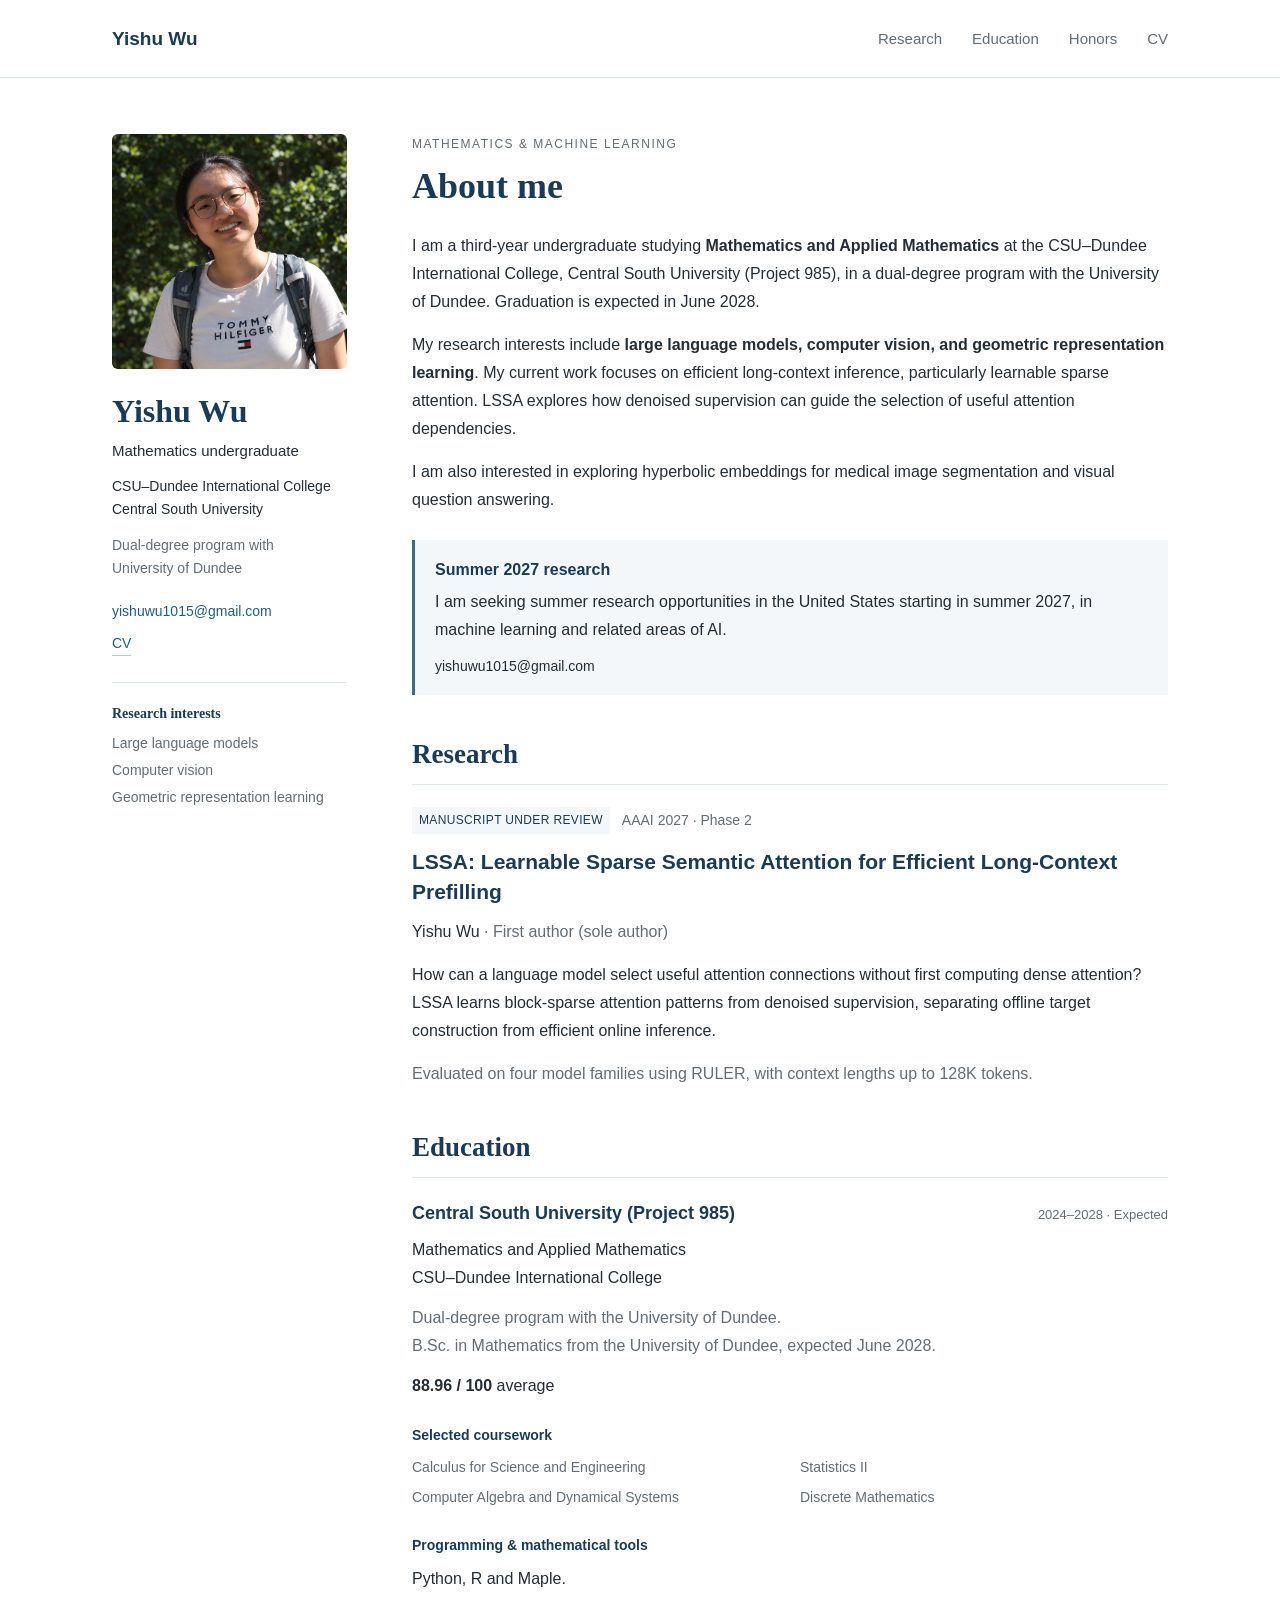
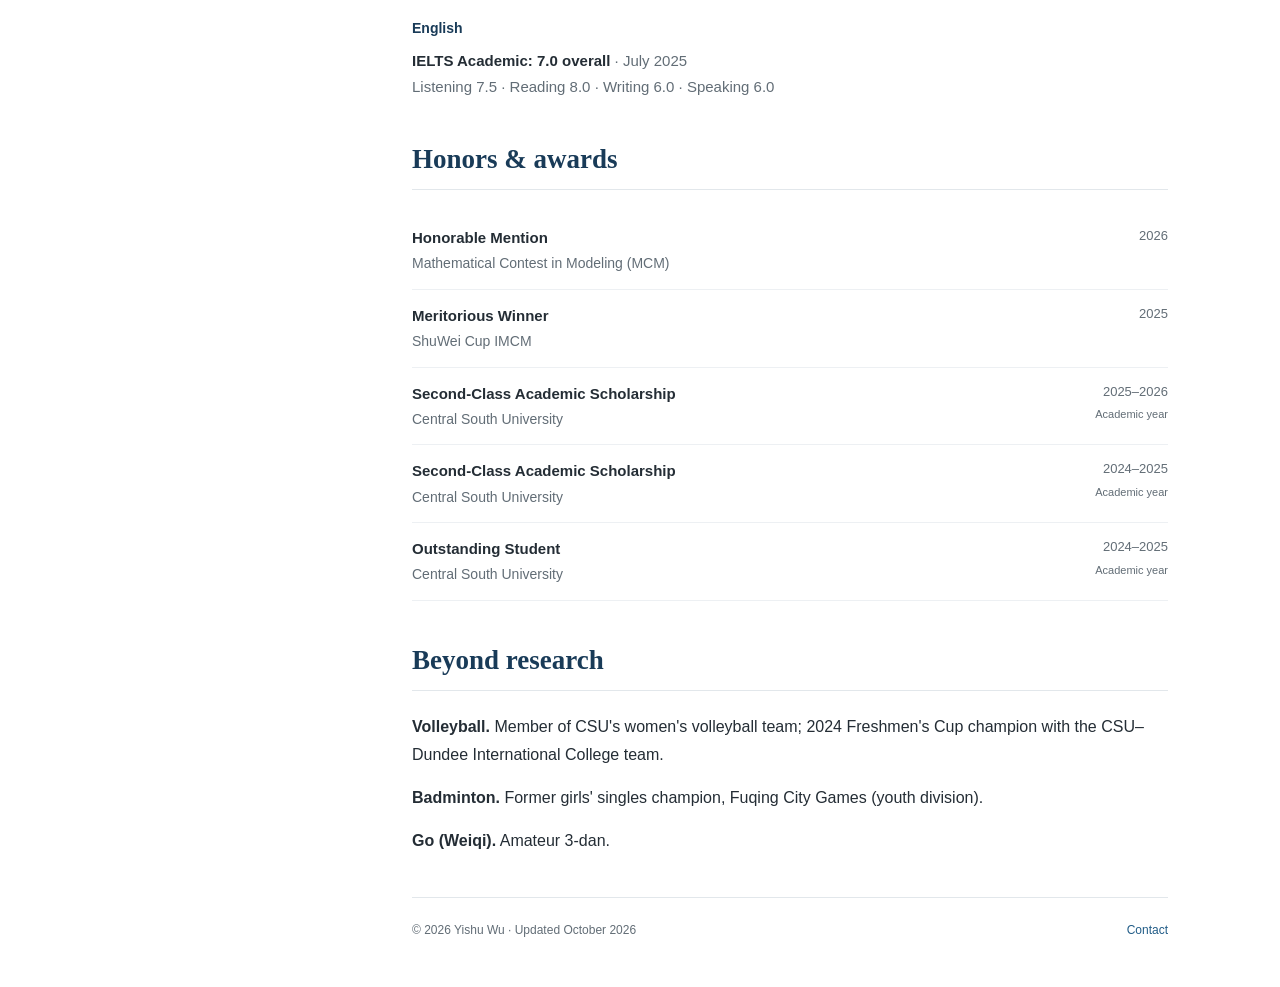
==== commit a025a156: "Add files via upload" ====
--- a/index.html
+++ b/index.html
@@ -7,7 +7,6 @@
 <meta name="theme-color" content="#193b58">
 <link rel="icon" href="data:image/svg+xml,%3Csvg xmlns='http://www.w3.org/2000/svg' viewBox='0 0 64 64'%3E%3Crect width='64' height='64' rx='12' fill='%23193b58'/%3E%3Ctext x='32' y='42' text-anchor='middle' font-family='Georgia' font-size='30' fill='white'%3EW%3C/text%3E%3C/svg%3E">
 <link rel="stylesheet" href="style.css">
-<script src="contact.js" defer></script>
 </head>
 <body>
 <a class="skip" href="#main">Skip to content</a>
@@ -25,18 +24,13 @@
 </aside>
 <main id="main">
 <section class="about" aria-labelledby="about-title"><p class="eyebrow">MATHEMATICS & MACHINE LEARNING</p><h2 id="about-title">About me</h2>
-<p>I am a third-year undergraduate studying <strong>Mathematics and Applied Mathematics</strong> at the CSU–Dundee International College, Central South University, in a dual-degree program with the University of Dundee. All four years of the program are based at Central South University, with graduation expected in June 2028.</p>
+<p>I am a third-year undergraduate studying <strong>Mathematics and Applied Mathematics</strong> at the CSU–Dundee International College, Central South University (Project 985), in a dual-degree program with the University of Dundee. Graduation is expected in June 2028.</p>
 <p>My research interests include <strong>large language models, computer vision, and geometric representation learning</strong>. My current work focuses on efficient long-context inference, particularly learnable sparse attention. LSSA explores how denoised supervision can guide the selection of useful attention dependencies.</p>
 <p>I am also interested in exploring hyperbolic embeddings for medical image segmentation and visual question answering.</p>
 <div class="availability">
 <strong>Summer 2027 research</strong>
 <p>I am seeking summer research opportunities in the United States starting in summer 2027, in machine learning and related areas of AI.</p>
-<div class="contact-actions">
-<a class="email-action" href="mailto:yishuwu1015@gmail.com">Email me</a>
-<button class="copy-email" type="button" aria-describedby="copy-email-status" hidden>Copy email</button>
-</div>
 <p class="email-address">yishuwu1015@gmail.com</p>
-<p class="copy-status" id="copy-email-status" role="status" aria-live="polite" aria-atomic="true"></p>
 </div>
 </section>
 <section id="research"><div class="section-heading"><h2>Research</h2></div>
@@ -49,19 +43,20 @@
 <section id="education">
 <div class="section-heading"><h2>Education</h2></div>
 <div class="education-item">
-<div class="entry-heading"><h3>Central South University</h3><span>2024–2028 · Expected</span></div>
-<p class="secondary">Project 985 university</p>
+<div class="entry-heading"><h3>Central South University (Project 985)</h3><span>2024–2028 · Expected</span></div>
 <p>Mathematics and Applied Mathematics<br>CSU–Dundee International College</p>
-<p class="secondary">Dual-degree program with the University of Dundee; all four years based at Central South University.<br>B.Sc. in Mathematics from the University of Dundee, expected June 2028.</p>
+<p class="secondary">Dual-degree program with the University of Dundee.<br>B.Sc. in Mathematics from the University of Dundee, expected June 2028.</p>
 <p class="grades"><strong>88.96 / 100</strong> average</p>
 </div>
 <h3 class="small-title">Selected coursework</h3>
 <div class="courses">
-<span>Introduction to Programming</span>
+<span>Calculus for Science and Engineering</span>
+<span>Statistics II</span>
 <span>Computer Algebra and Dynamical Systems</span>
+<span>Discrete Mathematics</span>
 </div>
 <h3 class="small-title">Programming &amp; mathematical tools</h3>
-<p>Python, R and Maple — used in my mathematics coursework.</p>
+<p>Python, R and Maple.</p>
 <h3 class="small-title">English</h3>
 <p class="language-score"><strong>IELTS Academic: 7.0 overall</strong> <span class="secondary">· July 2025</span><br><span class="secondary">Listening 7.5 · Reading 8.0 · Writing 6.0 · Speaking 6.0</span></p>
 </section>
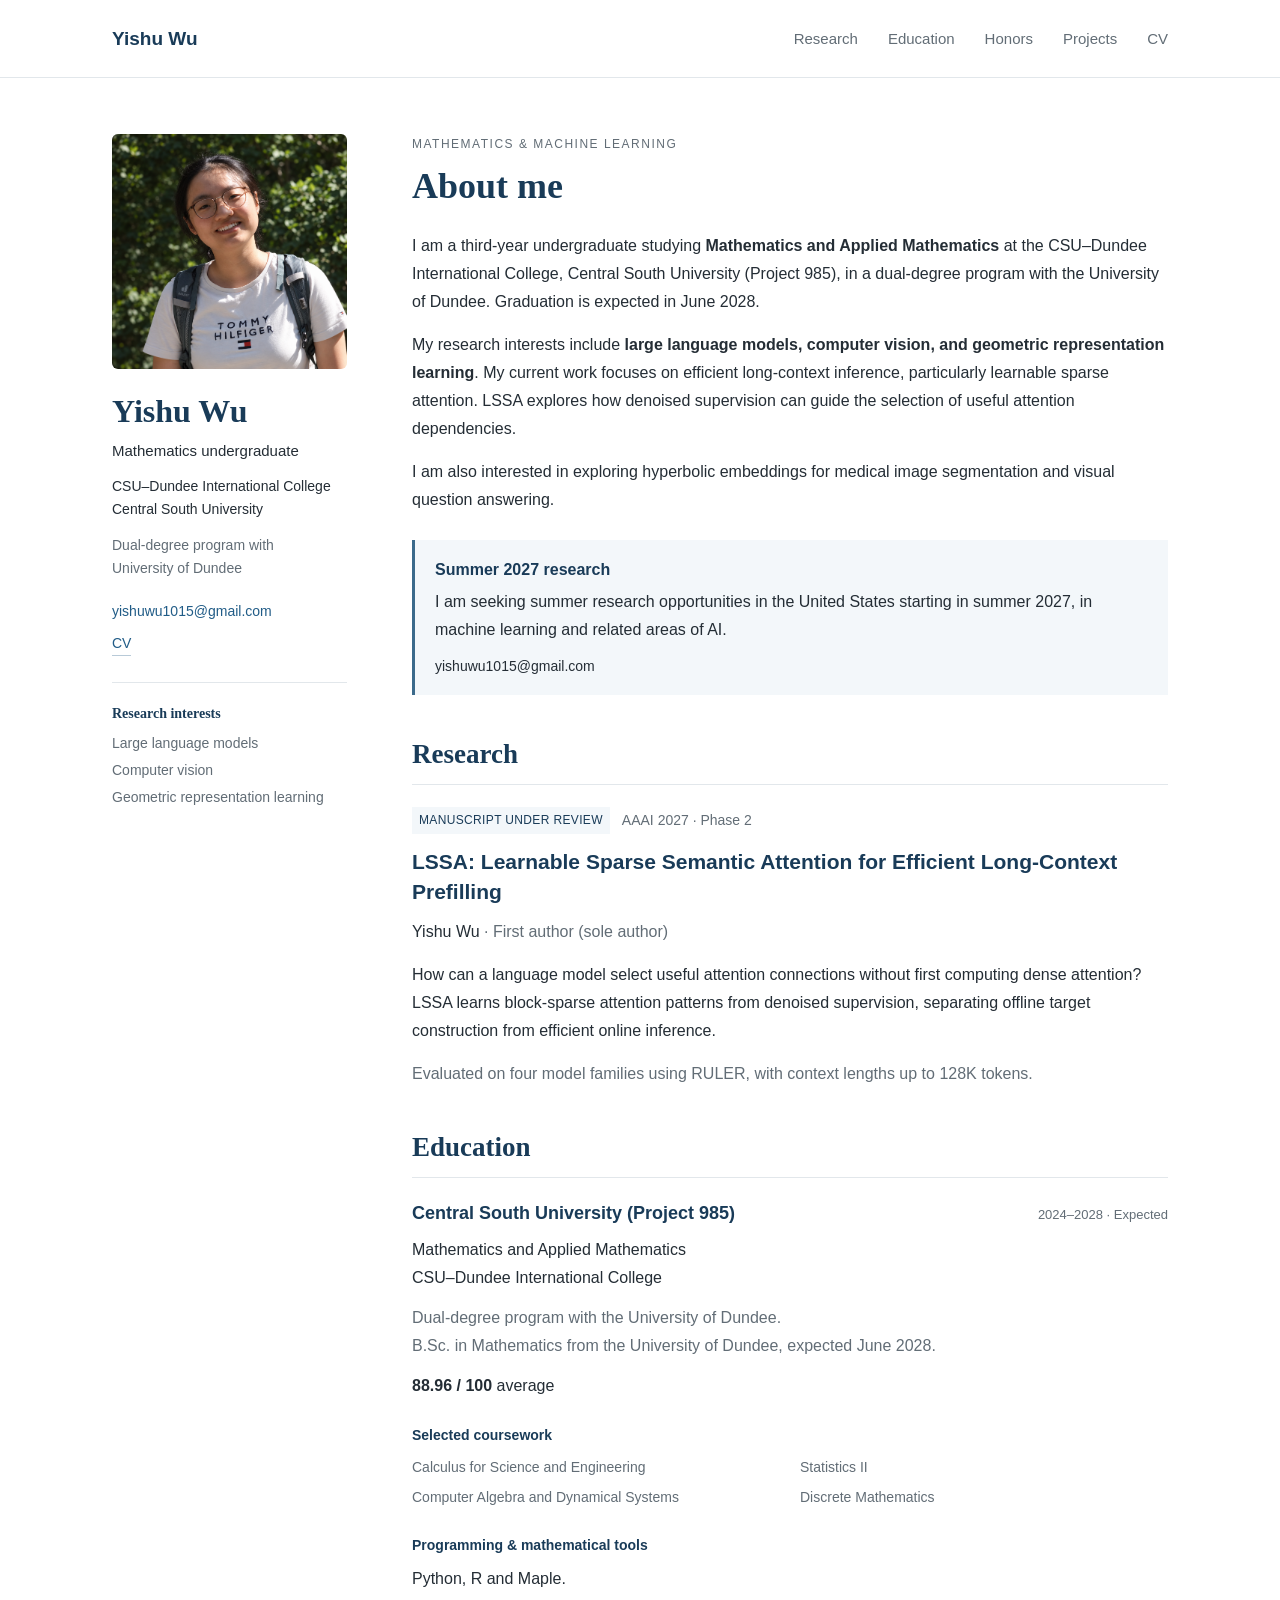
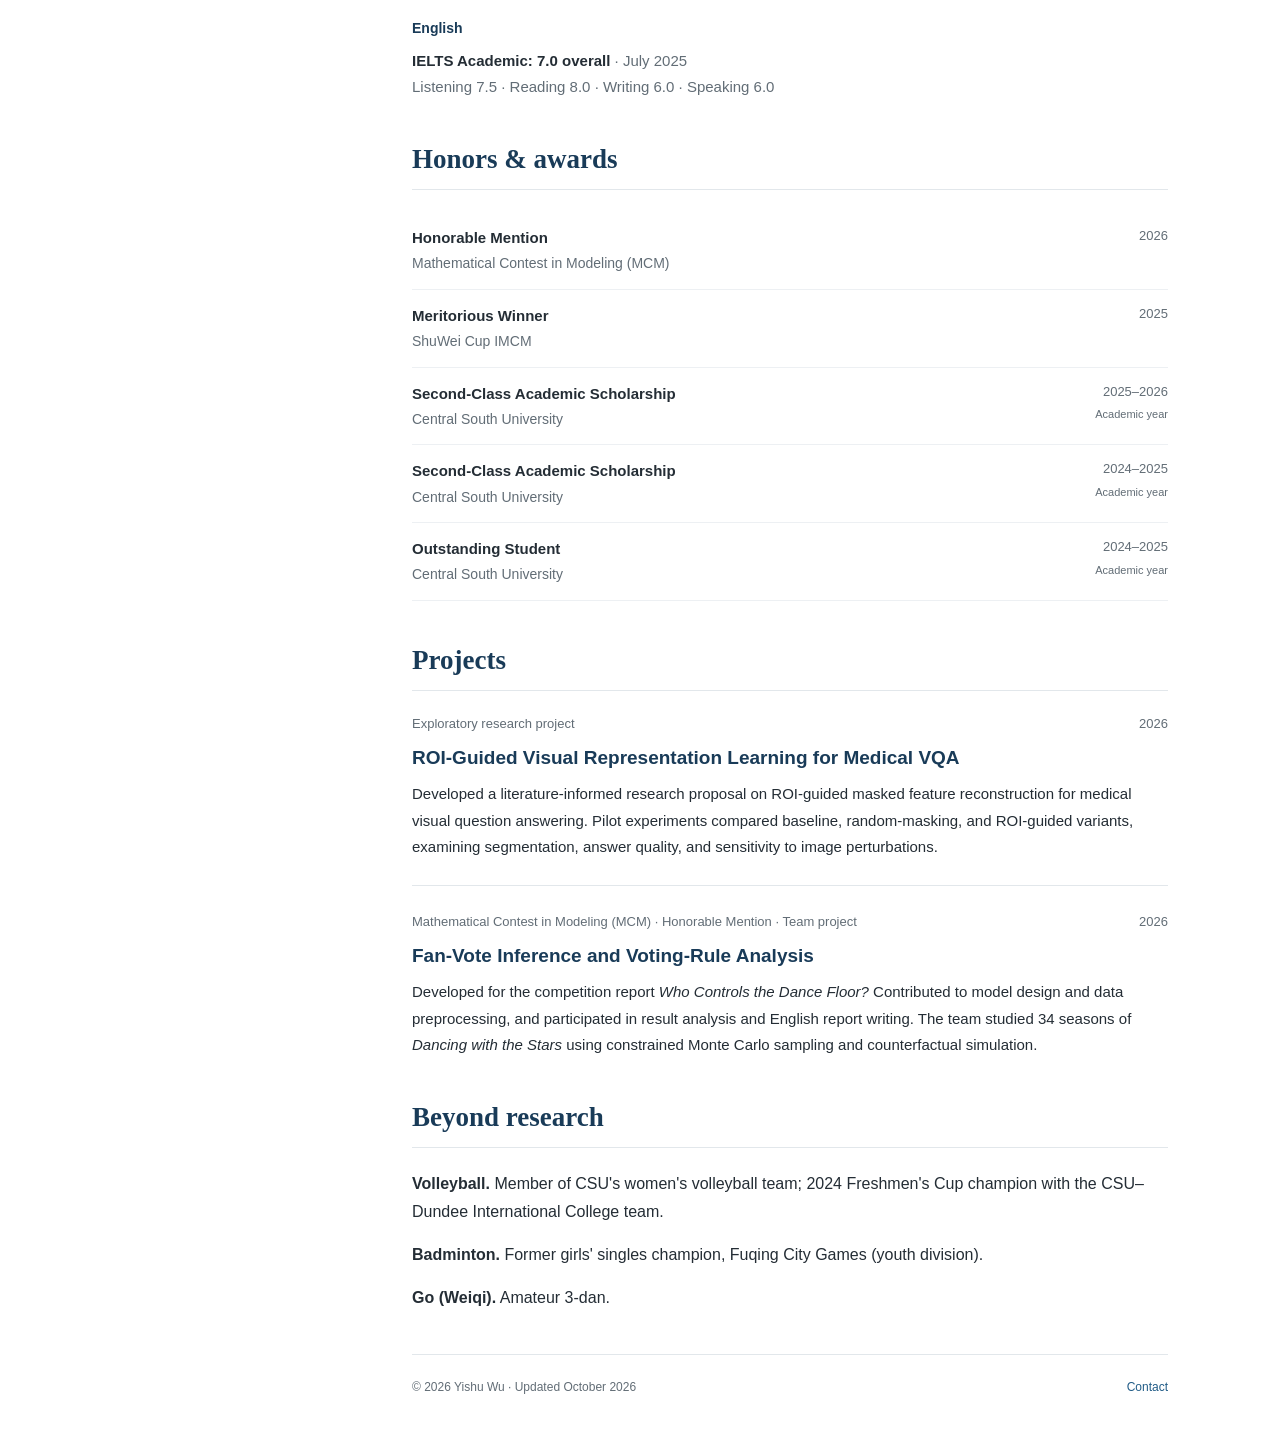
==== commit 17644295: "Add files via upload" ====
--- a/index.html
+++ b/index.html
@@ -10,7 +10,7 @@
 </head>
 <body>
 <a class="skip" href="#main">Skip to content</a>
-<header><nav aria-label="Main navigation"><a class="brand" href="./">Yishu Wu</a><div class="navlinks"><a href="#research">Research</a><a href="#education">Education</a><a href="#honors">Honors</a><a href="cv.html">CV</a></div></nav></header>
+<header><nav aria-label="Main navigation"><a class="brand" href="./">Yishu Wu</a><div class="navlinks"><a href="#research">Research</a><a href="#education">Education</a><a href="#honors">Honors</a><a href="#projects">Projects</a><a href="cv.html">CV</a></div></nav></header>
 <div class="layout">
 <aside class="profile" aria-label="Profile">
 <img class="portrait" src="yishu-wu.png" width="1254" height="1254" alt="Yishu Wu smiling outdoors against a green background">
@@ -70,6 +70,19 @@
 <li><span><strong>Outstanding Student</strong><br>Central South University</span><span class="award-date">2024–2025<br><small>Academic year</small></span></li>
 </ul>
 </section>
+<section id="projects" aria-labelledby="projects-title">
+<div class="section-heading"><h2 id="projects-title">Projects</h2></div>
+<article class="project" aria-labelledby="medical-vqa-title">
+<div class="project-meta"><span>Exploratory research project</span><time datetime="2026">2026</time></div>
+<h3 id="medical-vqa-title">ROI-Guided Visual Representation Learning for Medical VQA</h3>
+<p>Developed a literature-informed research proposal on ROI-guided masked feature reconstruction for medical visual question answering. Pilot experiments compared baseline, random-masking, and ROI-guided variants, examining segmentation, answer quality, and sensitivity to image perturbations.</p>
+</article>
+<article class="project" aria-labelledby="voting-rules-title">
+<div class="project-meta"><span>Mathematical Contest in Modeling (MCM) · Honorable Mention · Team project</span><time datetime="2026">2026</time></div>
+<h3 id="voting-rules-title">Fan-Vote Inference and Voting-Rule Analysis</h3>
+<p>Developed for the competition report <em>Who Controls the Dance Floor?</em> Contributed to model design and data preprocessing, and participated in result analysis and English report writing. The team studied 34 seasons of <em>Dancing with the Stars</em> using constrained Monte Carlo sampling and counterfactual simulation.</p>
+</article>
+</section>
 <section id="beyond-research">
 <div class="section-heading"><h2>Beyond research</h2></div>
 <p><strong>Volleyball.</strong> Member of CSU's women's volleyball team; 2024 Freshmen's Cup champion with the CSU–Dundee International College team.</p>
--- a/style.css
+++ b/style.css
@@ -1,6 +1,14 @@
 :root{--ink:#242d35;--navy:#193b58;--muted:#626d76;--line:#e2e7eb;--wash:#f3f7fa;--link:#215c87}*{box-sizing:border-box}html{scroll-behavior:smooth;scroll-padding-top:90px}body{margin:0;color:var(--ink);font:16px/1.75 -apple-system,BlinkMacSystemFont,"Segoe UI",Arial,sans-serif;background:#fff}a{color:var(--link);text-decoration:none}a:hover{text-decoration:underline;text-underline-offset:4px}a:focus-visible,summary:focus-visible,button:focus-visible{outline:3px solid #3e83b5;outline-offset:5px}.skip{position:absolute;left:12px;top:-70px;background:white;padding:10px;z-index:5}.skip:focus{top:8px}header{border-bottom:1px solid var(--line);background:#fff}nav{max-width:1120px;margin:auto;display:flex;justify-content:space-between;align-items:center;padding:22px 32px;gap:20px}.brand{font-weight:700;color:var(--navy);font-size:19px}.navlinks{display:flex;gap:30px}.navlinks a{font-size:15px;color:var(--muted)}.layout{max-width:1120px;margin:0 auto;display:grid;grid-template-columns:235px minmax(0,1fr);gap:65px;padding:56px 32px 24px}.profile{align-self:start;position:sticky;top:36px;font-size:14px;line-height:1.65}.monogram{height:100px;width:100px;border-radius:50%;display:grid;place-items:center;background:var(--wash);border:1px solid #dce6ee;color:var(--navy);font:35px Georgia,serif;letter-spacing:-2px}.profile h1{font:700 29px/1.2 Georgia,serif;color:var(--navy);margin:22px 0 8px}.profile p{margin:12px 0}.profile .role{font-size:15px;margin-top:0}.secondary{color:var(--muted)}.contact{display:block;overflow-wrap:anywhere;margin-top:20px}.cv-link{display:inline-block;margin-top:9px;border-bottom:1px solid #b8cad8}.interests{margin-top:32px;padding-top:22px;border-top:1px solid var(--line)}.interests h2{font-size:14px;font-weight:650;margin:0 0 9px}.interests ul{padding:0;margin:0;list-style:none;color:var(--muted)}.interests li{margin:4px 0}main{min-width:0}section{margin-bottom:42px}.eyebrow{color:var(--muted);font-size:12px;letter-spacing:1.5px;margin:0 0 8px}h2{font:700 27px/1.3 Georgia,serif;color:var(--navy);margin:0 0 19px}.about h2{font-size:36px;margin-bottom:22px}p{margin:0 0 15px}strong{font-weight:600}.availability{border-left:3px solid #3b6a8b;background:var(--wash);padding:16px 20px;margin-top:26px;font-size:15px}.availability strong{color:var(--navy)}.availability p{margin:4px 0 0}.section-heading{display:flex;justify-content:space-between;align-items:baseline;gap:14px;border-bottom:1px solid var(--line);margin-bottom:22px}.section-heading h2{margin-bottom:12px}.section-heading>span{font-size:13px;color:var(--muted)}.paper-meta{display:flex;gap:12px;flex-wrap:wrap;align-items:center;font-size:13px;color:var(--muted)}.tag{font-size:11px;letter-spacing:.6px;color:var(--navy);background:var(--wash);padding:3px 7px}h3{font-size:18px;line-height:1.5;margin:12px 0 9px;color:var(--navy)}.paper h3{font-size:21px;line-height:1.45;font-weight:650}.byline{font-size:14px}.byline span{color:var(--muted)}.paper>p{font-size:15px}.facts{display:grid;grid-template-columns:repeat(3,1fr);margin:22px 0;gap:16px}.facts div{border-left:1px solid var(--line);padding-left:14px}.facts strong{display:block;font-size:21px;color:var(--navy);line-height:1.5}.facts span{font-size:12px;color:var(--muted)}details{border-top:1px solid var(--line);border-bottom:1px solid var(--line);font-size:14px}summary{cursor:pointer;color:var(--link);padding:12px 0}details>div{padding:5px 0 4px}.entry-heading{display:flex;justify-content:space-between;align-items:baseline;gap:16px}.entry-heading h3{margin-top:0}.entry-heading>span{font-size:13px;white-space:nowrap;color:var(--muted)}.education-item p{font-size:15px;margin-bottom:12px}.grades span{padding:0 10px;color:var(--muted)}.small-title{font-size:14px;margin-top:25px}.courses{display:grid;grid-template-columns:1fr 1fr;gap:6px 20px;color:var(--muted);font-size:14px}.awards{list-style:none;padding:0;margin:0}.awards li{display:flex;justify-content:space-between;gap:20px;padding:13px 0;border-bottom:1px solid #edf0f3;font-size:14px;color:var(--muted)}.awards strong{color:var(--ink);font-size:15px}.awards time{font-size:13px}footer{display:flex;justify-content:space-between;border-top:1px solid var(--line);padding:22px 0;font-size:12px;color:var(--muted)}.cv-page{max-width:850px;margin:40px auto;padding:0 28px}.cv-page h1{font:700 36px Georgia,serif;color:var(--navy);margin-bottom:5px}.cv-page h2{font-size:22px;border-bottom:1px solid var(--line);padding-bottom:8px;margin:25px 0 12px}.cv-page p,.cv-page li{font-size:14px;line-height:1.65}.cv-page ul{padding-left:20px}.cv-actions{display:flex;gap:20px;flex-wrap:wrap;align-items:center;margin-bottom:26px;font-size:14px}.cv-actions button{font:inherit;background:var(--navy);color:white;border:0;padding:8px 14px;border-radius:3px;cursor:pointer}@media(max-width:800px){.layout{grid-template-columns:190px minmax(0,1fr);gap:32px;padding:36px 24px}.entry-heading{display:block}.entry-heading>span{display:block;margin-bottom:10px}.navlinks{gap:20px}.courses{grid-template-columns:1fr}}@media(max-width:600px){nav{padding:17px 20px;flex-wrap:wrap;gap:8px}.brand{font-size:18px}.navlinks{gap:17px}.navlinks a{font-size:14px}.layout{display:block;padding:30px 22px}.profile{position:static;display:grid;grid-template-columns:68px 1fr;column-gap:17px;margin-bottom:34px;padding-bottom:25px;border-bottom:1px solid var(--line)}.monogram{width:68px;height:68px;font-size:25px;grid-column:1;grid-row:1/3}.profile h1{grid-column:2;margin:4px 0;font-size:27px}.profile .role{grid-column:2;margin:0}.profile>p:not(.role),.contact,.cv-link{grid-column:1/-1}.profile>p{margin:10px 0 0}.contact{margin-top:12px}.cv-link{justify-self:start}.interests{display:none}.about h2{font-size:30px}.facts{gap:8px}.facts div{padding-left:9px}.facts strong{font-size:19px}.facts span{font-size:11px}section{margin-bottom:34px}.cv-page{margin-top:25px}}@media(prefers-reduced-motion:reduce){html{scroll-behavior:auto}}@media print{header,.cv-actions{display:none}.cv-page{margin:0;max-width:none;padding:0}.cv-page h1{font-size:25pt}.cv-page h2{font-size:13pt;margin:14px 0 7px}.cv-page p,.cv-page li{font-size:10pt;line-height:1.35}a{color:inherit}.cv-page section{break-inside:avoid;margin-bottom:12px}@page{size:letter;margin:16mm}}
 
 /* Selected portrait and final typography */
+nav{flex-wrap:wrap}
+.navlinks{flex-wrap:wrap;max-width:100%;min-width:0}
+.project + .project{border-top:1px solid var(--line);margin-top:25px;padding-top:25px}
+.project-meta{display:flex;justify-content:space-between;align-items:baseline;gap:8px 20px;color:var(--muted);font-size:13px}
+.project-meta>span{min-width:0}
+.project-meta time{flex-shrink:0}
+.project h3{font-size:19px;line-height:1.45;margin:8px 0 10px}
+.project p{font-size:15px;line-height:1.75;margin-bottom:0}
 .contact-actions{display:flex;flex-wrap:wrap;gap:10px;align-items:center;margin-top:15px}
 .email-action,.copy-email{font:inherit;line-height:1.4;border:1px solid #b8cad8;border-radius:3px;padding:7px 12px}
 .email-action{background:var(--navy);border-color:var(--navy);color:white}
@@ -39,7 +47,7 @@
  .github-link{grid-column:1/-1}
  .profile>p:not(.role){margin-top:13px}
  .paper-meta{gap:6px 12px}
- .navlinks{gap:16px}
+ .navlinks{width:100%;gap:8px 16px}
  .about h2{font-size:30px}
  .cv-page{padding:0 20px}
 }
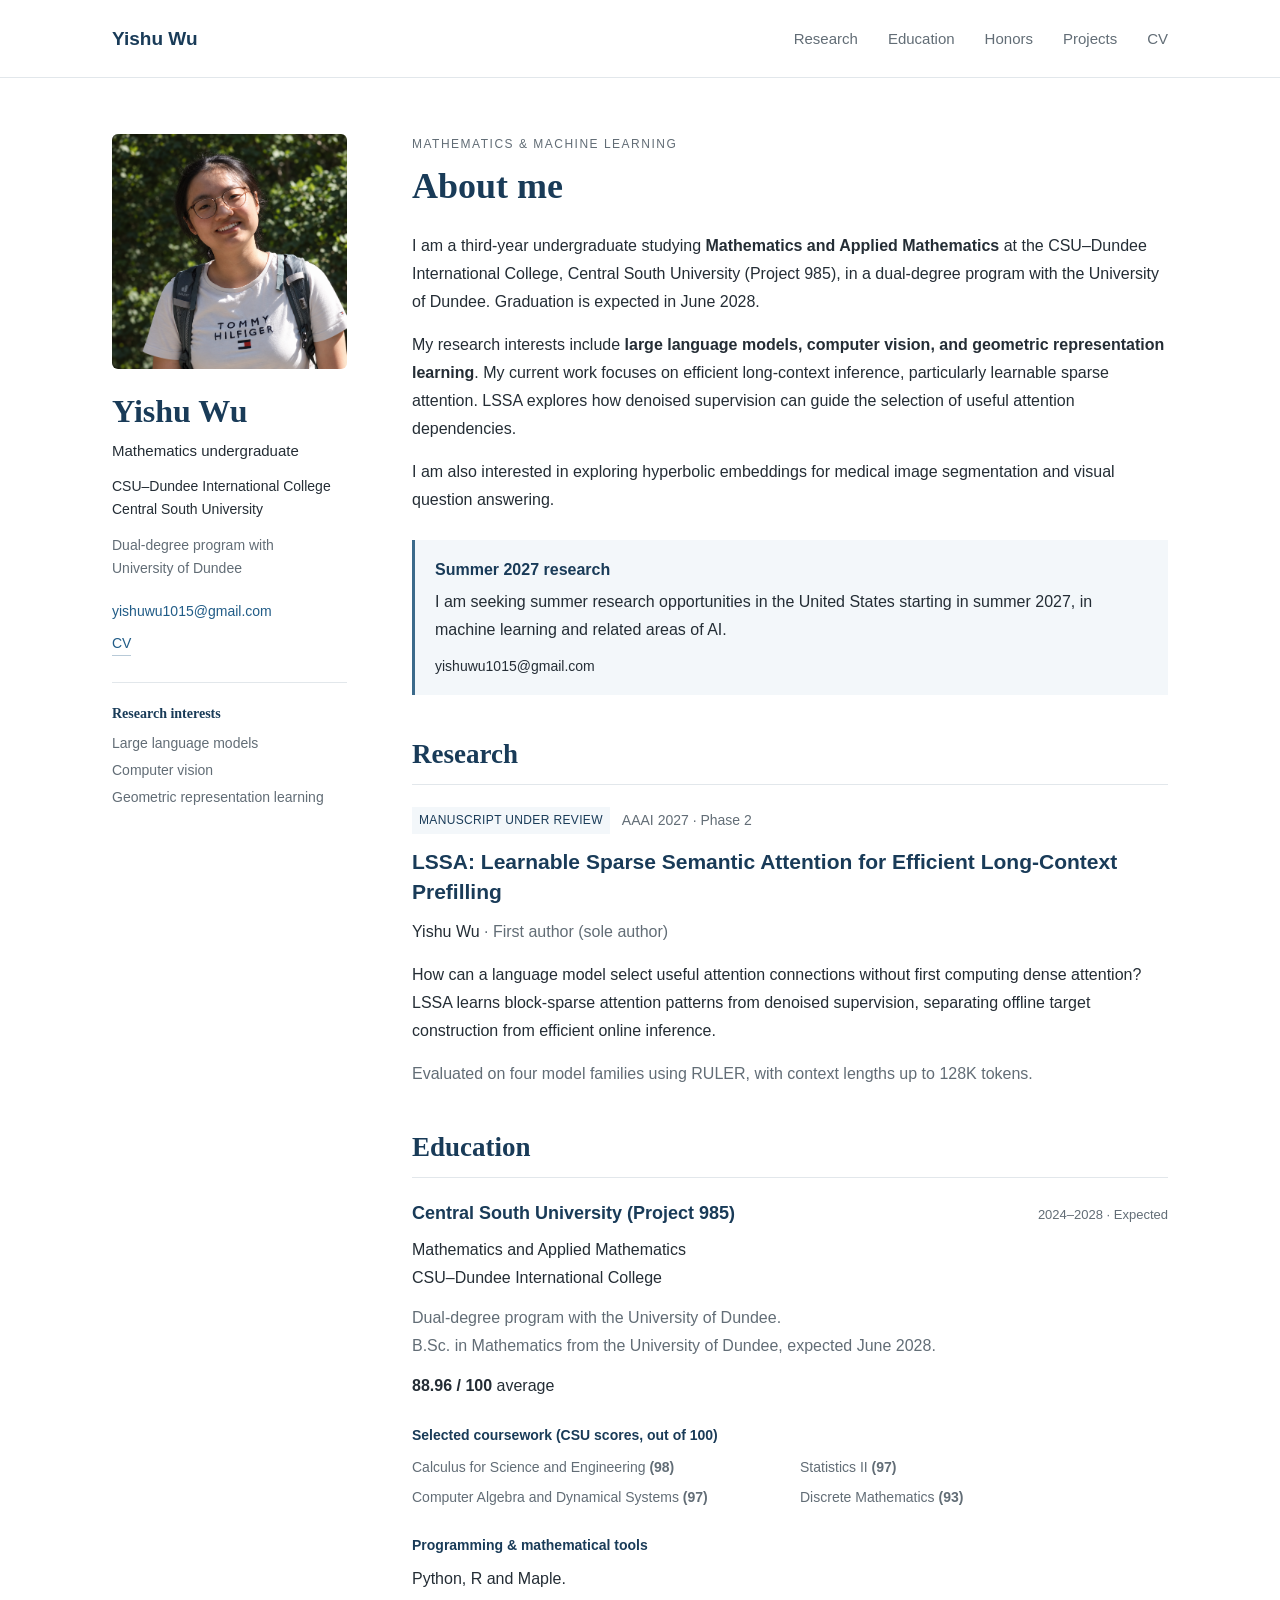
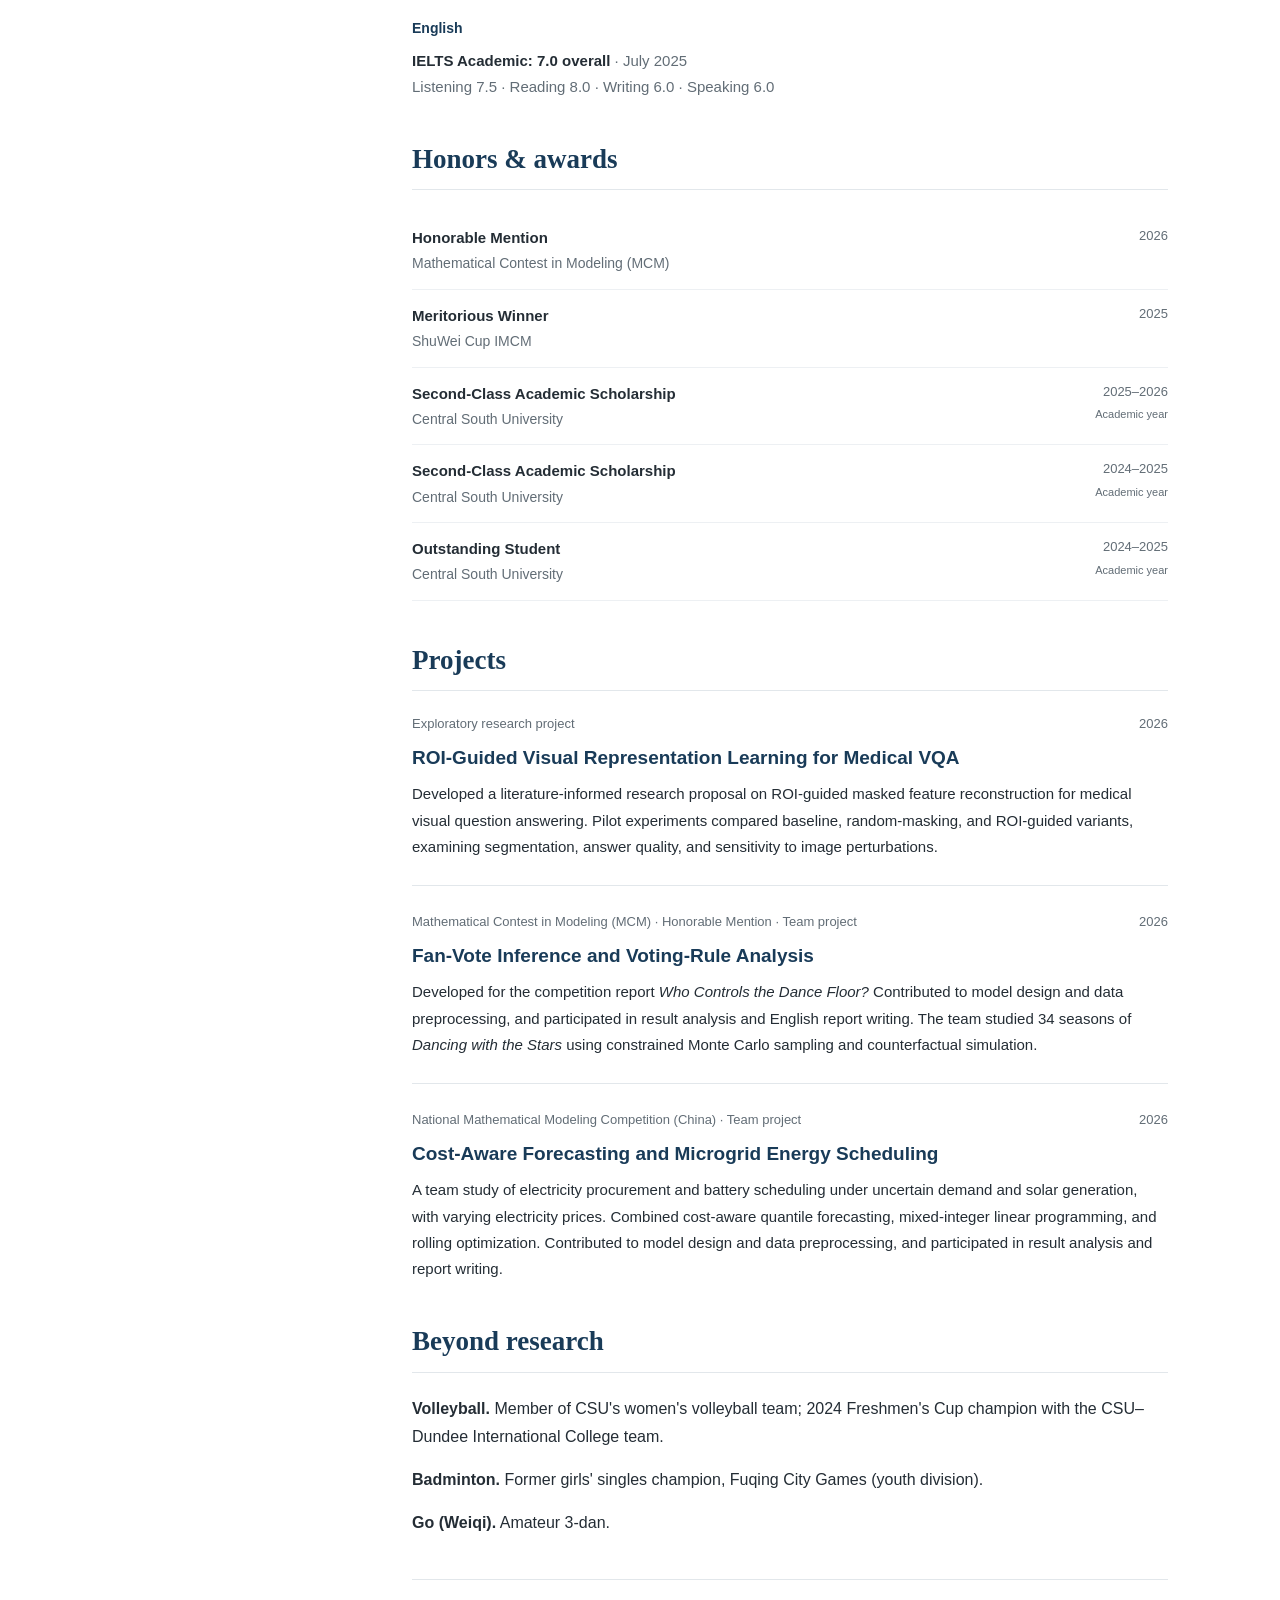
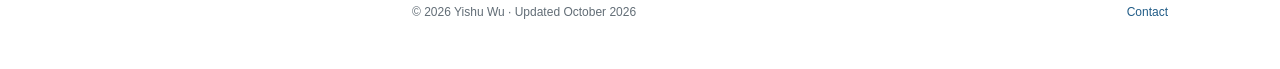
==== commit e90a8968: "Add files via upload" ====
--- a/index.html
+++ b/index.html
@@ -48,12 +48,12 @@
 <p class="secondary">Dual-degree program with the University of Dundee.<br>B.Sc. in Mathematics from the University of Dundee, expected June 2028.</p>
 <p class="grades"><strong>88.96 / 100</strong> average</p>
 </div>
-<h3 class="small-title">Selected coursework</h3>
+<h3 class="small-title">Selected coursework (CSU scores, out of 100)</h3>
 <div class="courses">
-<span>Calculus for Science and Engineering</span>
-<span>Statistics II</span>
-<span>Computer Algebra and Dynamical Systems</span>
-<span>Discrete Mathematics</span>
+<span>Calculus for Science and Engineering <strong>(98)</strong></span>
+<span>Statistics II <strong>(97)</strong></span>
+<span>Computer Algebra and Dynamical Systems <strong>(97)</strong></span>
+<span>Discrete Mathematics <strong>(93)</strong></span>
 </div>
 <h3 class="small-title">Programming &amp; mathematical tools</h3>
 <p>Python, R and Maple.</p>
@@ -82,6 +82,11 @@
 <h3 id="voting-rules-title">Fan-Vote Inference and Voting-Rule Analysis</h3>
 <p>Developed for the competition report <em>Who Controls the Dance Floor?</em> Contributed to model design and data preprocessing, and participated in result analysis and English report writing. The team studied 34 seasons of <em>Dancing with the Stars</em> using constrained Monte Carlo sampling and counterfactual simulation.</p>
 </article>
+<article class="project" aria-labelledby="microgrid-title">
+<div class="project-meta"><span>National Mathematical Modeling Competition (China) · Team project</span><time datetime="2026">2026</time></div>
+<h3 id="microgrid-title">Cost-Aware Forecasting and Microgrid Energy Scheduling</h3>
+<p>A team study of electricity procurement and battery scheduling under uncertain demand and solar generation, with varying electricity prices. Combined cost-aware quantile forecasting, mixed-integer linear programming, and rolling optimization. Contributed to model design and data preprocessing, and participated in result analysis and report writing.</p>
+</article>
 </section>
 <section id="beyond-research">
 <div class="section-heading"><h2>Beyond research</h2></div>
